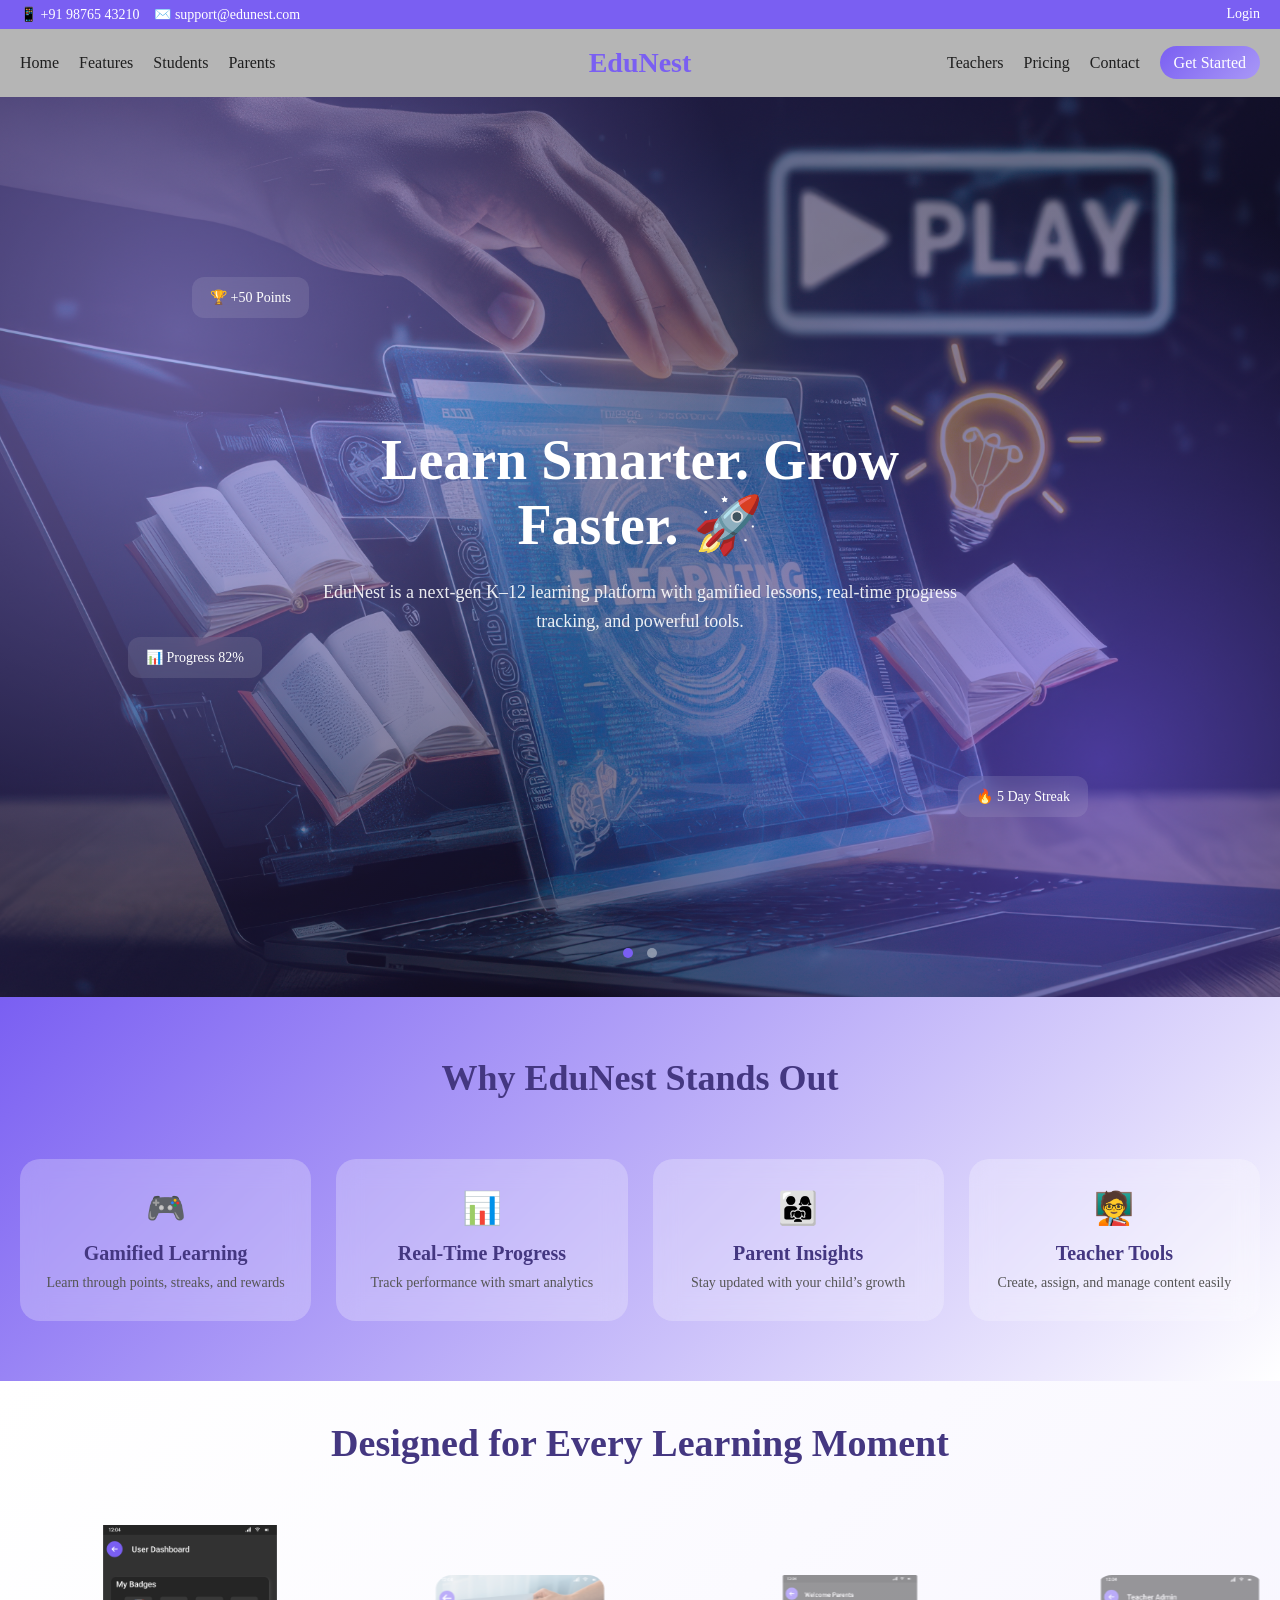
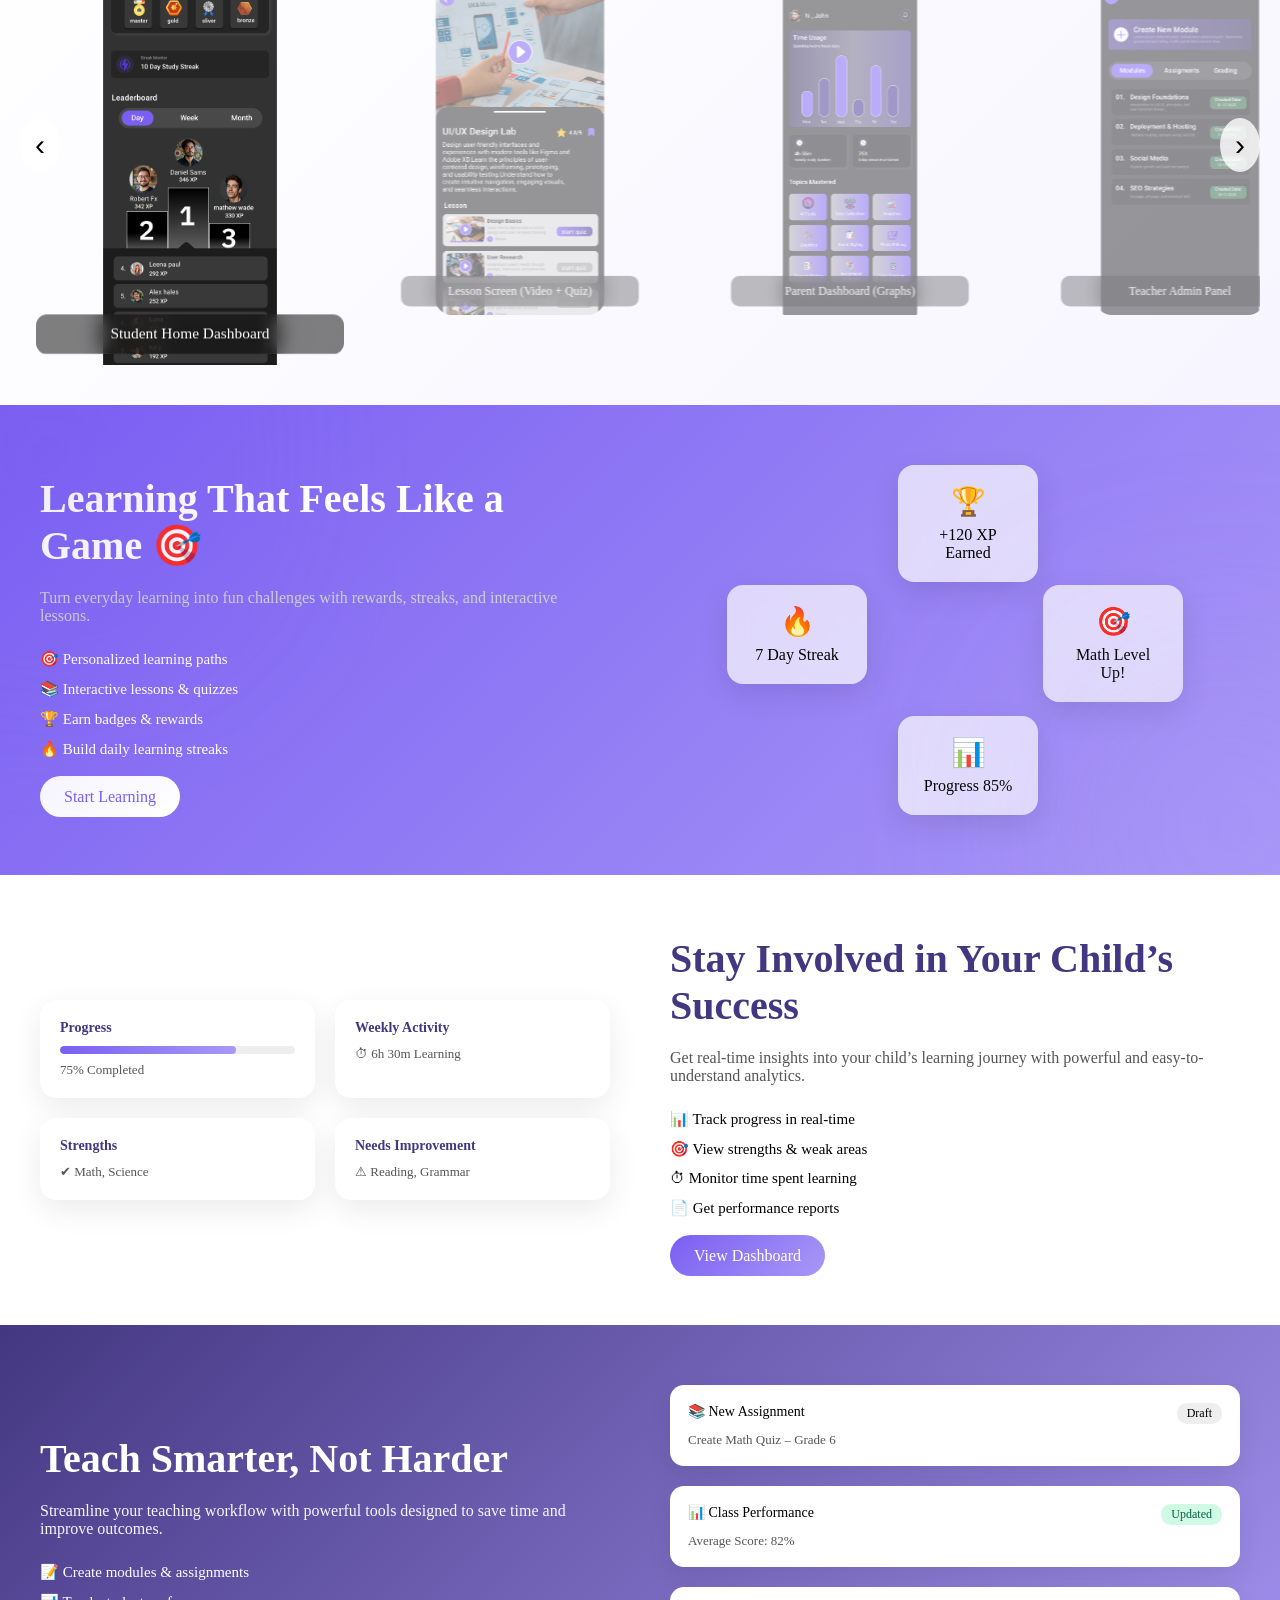
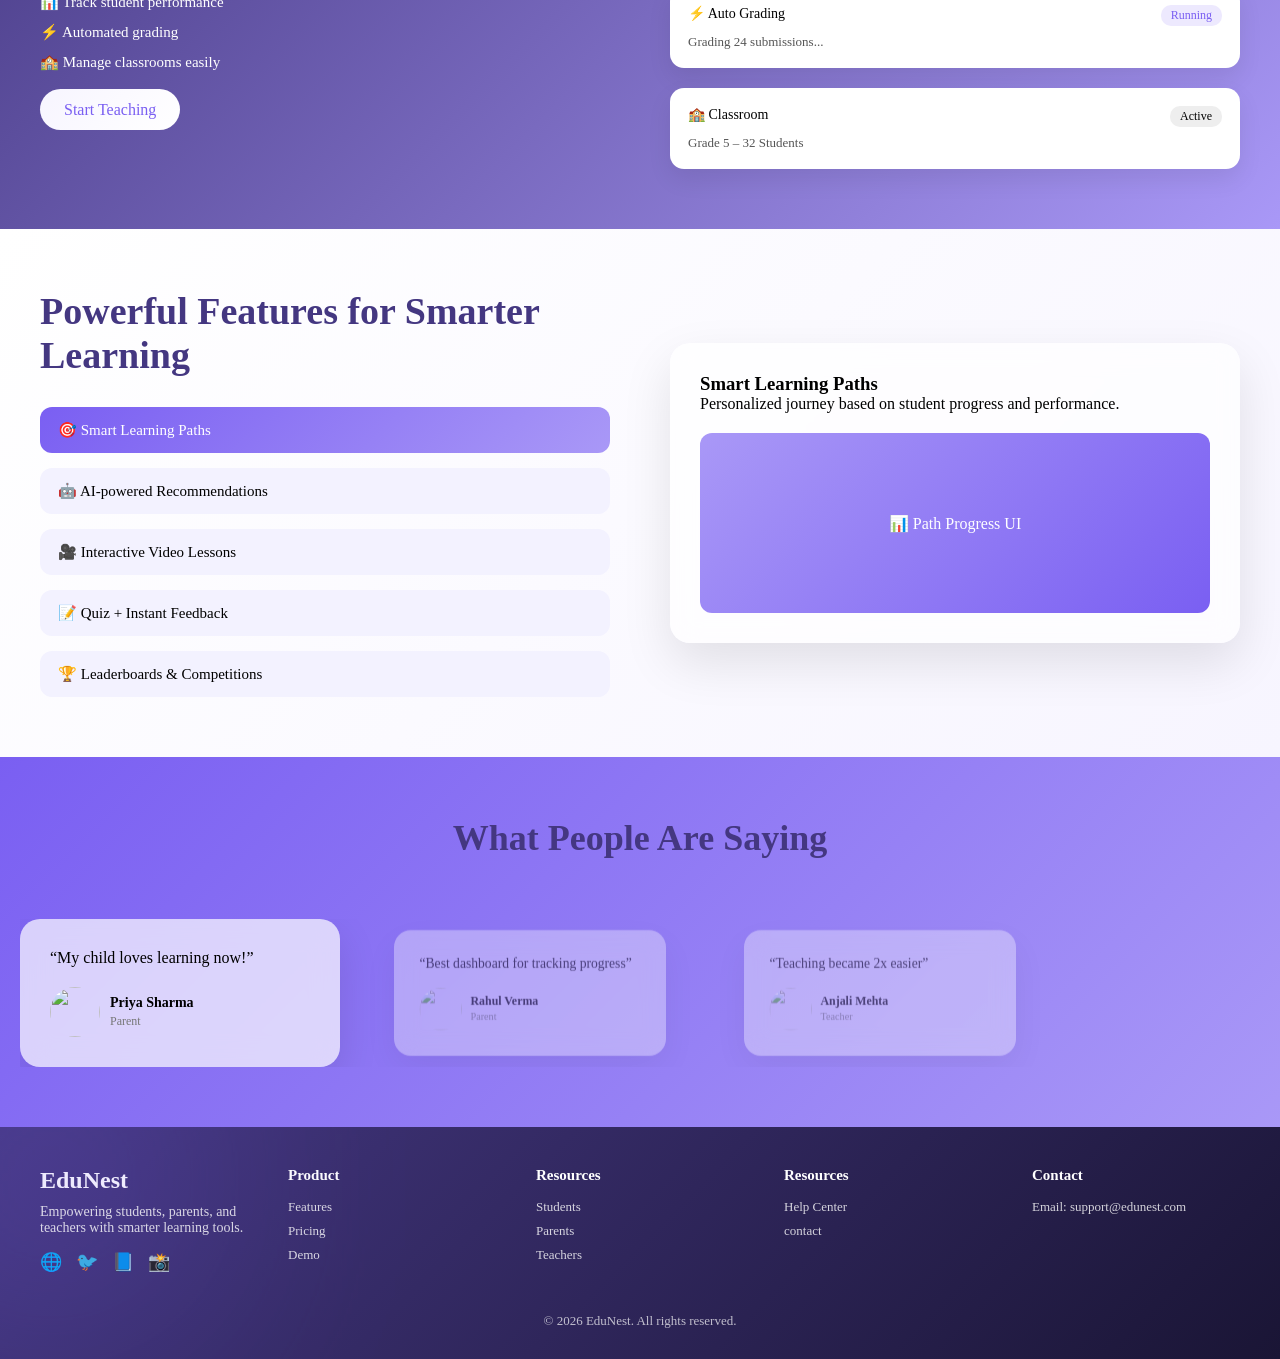
==== index.html @ 50274e10 "edunest completed" ====
<!DOCTYPE html>
<html lang="en">

<head>
    <meta charset="UTF-8">
    <meta name="viewport" content="width=device-width, initial-scale=1.0">
    <title>EduNest – Mobile Learning App for K–12</title>
    <link rel="stylesheet" href="assets/css/style.css">
    <!-- jQuery -->
    <script src="https://cdnjs.cloudflare.com/ajax/libs/jquery/3.6.0/jquery.min.js"></script>
</head>

<body>
    <!-- TOP BAR -->
    <div class="top-bar">
        <div class="top-left">
            <span>📱 +91 98765 43210</span>
            <span>✉️ support@edunest.com</span>
        </div>
        <div class="top-right">
            <a href="login.html">Login</a>
        </div>
    </div>

    <!-- MAIN HEADER -->
    <header class="header">
        <nav class="nav">

            <!-- LEFT MENU -->
            <ul class="nav-left">
                <li><a href="/">Home</a></li>
                <li><a href="#features">Features</a></li>
                <li><a href="#students">Students</a></li>
                <li><a href="#parents">Parents</a></li>
            </ul>

            <!-- LOGO CENTER -->
            <div class="logo"><a href="herf">EduNest</a></div>

            <!-- RIGHT MENU -->
            <ul class="nav-right">
                <li><a href="#teachers">Teachers</a></li>
                <li><a href="pricing.html">Pricing</a></li>
                <!-- <li><a href="#">About</a></li> -->
                <li><a href="contact.html">Contact</a></li>
                <li><a href="javascript:void(0)" class="btn-primary" onclick="openModal()">Get Started</a></li>
            </ul>

            <!-- MOBILE MENU ICON -->
            <div class="menu-toggle" id="menuToggle">☰</div>

        </nav>
    </header>
    <div class="mobile-menu" id="mobileMenu">
        <a href="/">Home</a>
        <a href="#features">Features</a>
        <a href="#students">Students</a>
        <a href="#parents">Parents</a>
        <a href="#teachers">Teachers</a>
        <a href="pricing.html">Pricing</a>
        <a href="contact.html">Contact</a>
        <a href="login.html">Login</a>
        <a href="#" class="btn-primary">Get Started</a>
    </div>
    <div class="hero-slider">

        <!-- SLIDE 1 -->
        <div class="hero-slide slide-1 active">
            <div class="hero-bg"></div>
            <div class="hero-content">
                <h1>Learn Smarter. Grow Faster. 🚀</h1>
                <p>
                    EduNest is a next-gen K–12 learning platform with gamified lessons,
                    real-time progress tracking, and powerful tools.
                </p>
            </div>

            <!-- FLOATING CARDS -->
            <div class="floating-cards">
                <div class="card card1">🏆 +50 Points</div>
                <div class="card card2">🔥 5 Day Streak</div>
                <div class="card card3">📊 Progress 82%</div>
            </div>
        </div>

        <!-- SLIDE 2 -->
        <div class="hero-slide slide-2">
            <div class="hero-bg"></div>

            <div class="hero-content">
                <h1>Make Learning Fun 🎮</h1>
                <p>
                    Earn badges, compete with friends, and stay motivated with gamified learning.
                </p>

                <div class="hero-buttons">
                    <a href="#features" class="btn-primary">Explore Features</a>
                    <a href="javascript:void(0)" class="btn-glass" onclick="openModal()">See Demo</a>
                </div>
            </div>
        </div>

        <!-- NAV DOTS -->
        <div class="hero-dots">
            <span class="dot active"></span>
            <span class="dot"></span>
        </div>
    </div>

    <!-- features -->
    <section class="highlights">
        <div class="container">

            <h2 class="section-title">Why EduNest Stands Out</h2>

            <div class="highlight-grid">

                <div class="highlight-card">
                    <div class="icon">🎮</div>
                    <h3>Gamified Learning</h3>
                    <p>Learn through points, streaks, and rewards</p>
                </div>

                <div class="highlight-card">
                    <div class="icon">📊</div>
                    <h3>Real-Time Progress</h3>
                    <p>Track performance with smart analytics</p>
                </div>

                <div class="highlight-card">
                    <div class="icon">👨‍👩‍👧</div>
                    <h3>Parent Insights</h3>
                    <p>Stay updated with your child’s growth</p>
                </div>

                <div class="highlight-card">
                    <div class="icon">🧑‍🏫</div>
                    <h3>Teacher Tools</h3>
                    <p>Create, assign, and manage content easily</p>
                </div>

            </div>

        </div>
    </section>

    <!-- showcase -->
    <section class="app-showcase">
        <h2>Designed for Every Learning Moment</h2>

        <div class="slider-container">

            <button class="nav-btn prev">‹</button>

            <div class="slider">
                <div class="slide active">
                    <img src="assets/images/student-dashboard.png" />
                    <div class="overlay">Student Home Dashboard</div>
                </div>

                <div class="slide">
                    <img src="assets/images/lesson-screen.png" />
                    <div class="overlay">Lesson Screen (Video + Quiz)</div>
                </div>

                <div class="slide">
                    <img src="assets/images/parent-dashboard.png" />
                    <div class="overlay">Parent Dashboard (Graphs)</div>
                </div>
                <div class="slide">
                    <img src="assets/images/Admin-screen.png" />
                    <div class="overlay">Teacher Admin Panel</div>
                </div>

                <div class="slide">
                    <img src="assets/images/persona.png" />
                    <div class="overlay">User Personas</div>
                </div>

                <div class="slide">
                    <img src="assets/images/outcome.png" />
                    <div class="overlay">Outcomes & Results</div>
                </div>
            </div>

            <button class="nav-btn next">›</button>

        </div>
    </section>

    <!-- for students -->
    <section class="students-section" id="students">

        <div class="students-container">

            <!-- LEFT CONTENT -->
            <div class="students-content">
                <h2>Learning That Feels Like a Game 🎯</h2>

                <p class="subtitle">
                    Turn everyday learning into fun challenges with rewards, streaks, and interactive lessons.
                </p>

                <ul class="features">
                    <li>🎯 Personalized learning paths</li>
                    <li>📚 Interactive lessons & quizzes</li>
                    <li>🏆 Earn badges & rewards</li>
                    <li>🔥 Build daily learning streaks</li>
                </ul>

                <a href="login.html" class="btn-primary">Start Learning</a>
            </div>

            <!-- RIGHT CARDS -->
            <div class="students-cards">

                <div class="game-card card1">
                    <span>🏆</span>
                    <p>+120 XP Earned</p>
                </div>

                <div class="game-card card2">
                    <span>🔥</span>
                    <p>7 Day Streak</p>
                </div>

                <div class="game-card card3">
                    <span>🎯</span>
                    <p>Math Level Up!</p>
                </div>

                <div class="game-card card4">
                    <span>📊</span>
                    <p>Progress 85%</p>
                </div>

            </div>

        </div>

    </section>

    <!-- parents -->
    <section class="parents-section" id="parents">

        <div class="parents-container">

            <!-- LEFT: DASHBOARD UI -->
            <div class="parents-dashboard">

                <div class="dashboard-card progress">
                    <h4>Progress</h4>
                    <div class="progress-bar">
                        <span style="width: 75%"></span>
                    </div>
                    <p>75% Completed</p>
                </div>

                <div class="dashboard-card stats">
                    <h4>Weekly Activity</h4>
                    <p>⏱ 6h 30m Learning</p>
                </div>

                <div class="dashboard-card strengths">
                    <h4>Strengths</h4>
                    <p>✔ Math, Science</p>
                </div>

                <div class="dashboard-card weaknesses">
                    <h4>Needs Improvement</h4>
                    <p>⚠ Reading, Grammar</p>
                </div>

            </div>

            <!-- RIGHT: CONTENT -->
            <div class="parents-content">
                <h2>Stay Involved in Your Child’s Success</h2>

                <p class="subtitle">
                    Get real-time insights into your child’s learning journey with powerful and easy-to-understand
                    analytics.
                </p>

                <ul class="features">
                    <li>📊 Track progress in real-time</li>
                    <li>🎯 View strengths & weak areas</li>
                    <li>⏱ Monitor time spent learning</li>
                    <li>📄 Get performance reports</li>
                </ul>

                <a href="login.html" class="btn-primary">View Dashboard</a>
            </div>

        </div>

    </section>

    <!-- Teacher -->
    <section class="teachers-section" id="teachers">

        <div class="teachers-container">

            <!-- LEFT CONTENT -->
            <div class="teachers-content">
                <h2>Teach Smarter, Not Harder</h2>

                <p class="subtitle">
                    Streamline your teaching workflow with powerful tools designed to save time and improve outcomes.
                </p>

                <ul class="features">
                    <li>📝 Create modules & assignments</li>
                    <li>📊 Track student performance</li>
                    <li>⚡ Automated grading</li>
                    <li>🏫 Manage classrooms easily</li>
                </ul>

                <a href="login.html" class="btn-primary">Start Teaching</a>
            </div>

            <!-- RIGHT WORKFLOW UI -->
            <div class="teachers-ui">

                <div class="task-card">
                    <div class="task-header">
                        <span>📚 New Assignment</span>
                        <span class="status">Draft</span>
                    </div>
                    <p>Create Math Quiz – Grade 6</p>
                </div>

                <div class="task-card">
                    <div class="task-header">
                        <span>📊 Class Performance</span>
                        <span class="status done">Updated</span>
                    </div>
                    <p>Average Score: 82%</p>
                </div>

                <div class="task-card">
                    <div class="task-header">
                        <span>⚡ Auto Grading</span>
                        <span class="status active">Running</span>
                    </div>
                    <p>Grading 24 submissions...</p>
                </div>

                <div class="task-card">
                    <div class="task-header">
                        <span>🏫 Classroom</span>
                        <span class="status">Active</span>
                    </div>
                    <p>Grade 5 – 32 Students</p>
                </div>

            </div>

        </div>

    </section>

    <!-- powerful features -->
    <section class="features-deep" id="features">

        <div class="fd-container">

            <!-- LEFT SIDE -->
            <div class="fd-left">

                <h2>Powerful Features for Smarter Learning</h2>

                <div class="fd-tabs">

                    <div class="fd-tab active" data-tab="1">
                        🎯 Smart Learning Paths
                    </div>

                    <div class="fd-tab" data-tab="2">
                        🤖 AI-powered Recommendations
                    </div>

                    <div class="fd-tab" data-tab="3">
                        🎥 Interactive Video Lessons
                    </div>

                    <div class="fd-tab" data-tab="4">
                        📝 Quiz + Instant Feedback
                    </div>

                    <div class="fd-tab" data-tab="5">
                        🏆 Leaderboards & Competitions
                    </div>

                </div>

            </div>

            <!-- RIGHT SIDE -->
            <div class="fd-right">

                <div class="fd-content active" data-content="1">
                    <h3>Smart Learning Paths</h3>
                    <p>Personalized journey based on student progress and performance.</p>
                    <div class="mockup">📊 Path Progress UI</div>
                </div>

                <div class="fd-content" data-content="2">
                    <h3>AI-powered Recommendations</h3>
                    <p>Get smart suggestions to improve learning outcomes.</p>
                    <div class="mockup">🤖 AI Suggestion Panel</div>
                </div>

                <div class="fd-content" data-content="3">
                    <h3>Interactive Video Lessons</h3>
                    <p>Watch, learn, and interact in real-time.</p>
                    <div class="mockup">🎥 Video Player UI</div>
                </div>

                <div class="fd-content" data-content="4">
                    <h3>Quiz + Instant Feedback</h3>
                    <p>Immediate results with explanations.</p>
                    <div class="mockup">📝 Quiz Result UI</div>
                </div>

                <div class="fd-content" data-content="5">
                    <h3>Leaderboards & Competitions</h3>
                    <p>Compete and stay motivated.</p>
                    <div class="mockup">🏆 Leaderboard UI</div>
                </div>

            </div>

        </div>

    </section>

    <section class="testimonials">

        <h2>What People Are Saying</h2>

        <div class="testi-slider">

            <div class="testi-track">

                <div class="testi-card active">
                    <p>“My child loves learning now!”</p>
                    <div class="user">
                        <img src="https://i.pravatar.cc/60?img=1">
                        <div>
                            <h4>Priya Sharma</h4>
                            <span>Parent</span>
                        </div>
                    </div>
                </div>

                <div class="testi-card">
                    <p>“Best dashboard for tracking progress”</p>
                    <div class="user">
                        <img src="https://i.pravatar.cc/60?img=2">
                        <div>
                            <h4>Rahul Verma</h4>
                            <span>Parent</span>
                        </div>
                    </div>
                </div>

                <div class="testi-card">
                    <p>“Teaching became 2x easier”</p>
                    <div class="user">
                        <img src="https://i.pravatar.cc/60?img=3">
                        <div>
                            <h4>Anjali Mehta</h4>
                            <span>Teacher</span>
                        </div>
                    </div>
                </div>

            </div>

        </div>

    </section>

    <footer class="footer">

        <div class="footer-container">

            <!-- BRAND -->
            <div class="footer-col brand">
                <h3>EduNest</h3>
                <p>
                    Empowering students, parents, and teachers with smarter learning tools.
                </p>

                <div class="socials">
                    <a href="#">🌐</a>
                    <a href="#">🐦</a>
                    <a href="#">📘</a>
                    <a href="#">📸</a>
                </div>
            </div>

            <!-- EDU NEST -->

            <!-- PRODUCT -->
            <div class="footer-col">
                <h4>Product</h4>
                <ul>
                    <li><a href="#features">Features</a></li>
                    <li><a href="#">Pricing</a></li>
                    <li><a href="contact.html">Demo</a></li>
                </ul>
            </div>

            <!-- RESOURCES -->
            <div class="footer-col">
                <h4>Resources</h4>
                <ul>
                    <li><a href="#students">Students</a></li>
                    <li><a href="#parents">Parents</a></li>
                    <li><a href="#teachers">Teachers</a></li>
                    <!-- <li><a href="#">FAQs</a></li> -->
                </ul>
            </div>


            <!-- LEGAL -->
            <div class="footer-col">
                <h4>Resources</h4>
                <ul>
                    <li><a href="contact.html">Help Center</a></li>
                    <li><a href="contact.html">contact</a></li>
                    <!-- <li><a href="#">FAQs</a></li> -->
                </ul>
            </div>

            <!-- CONTACT -->
            <div class="footer-col">
                <h4>Contact</h4>
                <ul>
                    <li>Email: support@edunest.com</li>
                </ul>
            </div>

        </div>

        <!-- BOTTOM -->
        <div class="footer-bottom">
            © 2026 EduNest. All rights reserved.
        </div>

    </footer>
    <div class="modal" id="demoModal">

        <div class="modal-content" id="modalBox">

            <span class="close" onclick="closeModal()">&times;</span>

            <h2>Request a Demo</h2>

            <form id="demoForm">

                <input type="text" id="name" placeholder="Full Name" required>
                <input type="email" id="email" placeholder="Email Address" required>
                <input type="text" placeholder="Farm Size / Location">

                <p class="" id="formError"></p>

                <button type="submit">Submit Request</button>

            </form>

        </div>

    </div>
    <script src="https://cdnjs.cloudflare.com/ajax/libs/OwlCarousel2/2.3.4/owl.carousel.min.js"></script>
    <script src="https://cdn.jsdelivr.net/npm/chart.js"></script>
    <script src="assets/js/script.js"></script>
    <script>

        const toggle = document.getElementById("menuToggle");
        const navLinks = document.getElementById("mobileMenu");

        // Toggle mobile menu
        toggle.addEventListener("click", () => {
            navLinks.classList.toggle("active");
        });

        const slides = document.querySelectorAll(".hero-slide");
        const dots = document.querySelectorAll(".dot");

        let current = 0;

        function showSlide(i) {
            slides.forEach(s => s.classList.remove("active"));
            dots.forEach(d => d.classList.remove("active"));

            slides[i].classList.add("active");
            dots[i].classList.add("active");
        }

        setInterval(() => {
            current = (current + 1) % slides.length;
            showSlide(current);
        }, 5000);

        dots.forEach((dot, i) => {
            dot.addEventListener("click", () => {
                current = i;
                showSlide(current);
            });
        });
        const slider = document.querySelector(".slider");
        const slidesapp = document.querySelectorAll(".slide");
        const nextBtn = document.querySelector(".next");
        const prevBtn = document.querySelector(".prev");

        let index = 0;

        /* UPDATE ACTIVE CENTER */
        function updateActive() {
            slidesapp.forEach(slide => slide.classList.remove("active"));

            const center = slider.scrollLeft + slider.offsetWidth / 2;

            slidesapp.forEach(slide => {
                const slideCenter = slide.offsetLeft + slide.offsetWidth / 2;

                if (Math.abs(center - slideCenter) < 150) {
                    slide.classList.add("active");
                }
            });
        }

        /* AUTO SCROLL */
        setInterval(() => {
            index = (index + 1) % slidesapp.length;
            slider.scrollTo({
                left: slides[index].offsetLeft - 100,
                behavior: "smooth"
            });
        }, 4000);

        /* BUTTONS */
        nextBtn.onclick = () => {
            slider.scrollBy({ left: 320, behavior: "smooth" });
        };

        prevBtn.onclick = () => {
            slider.scrollBy({ left: -320, behavior: "smooth" });
        };

        slider.addEventListener("scroll", updateActive);
        window.addEventListener("load", updateActive);

        document.addEventListener("DOMContentLoaded", function () {

            const tabs = document.querySelectorAll(".fd-tab");
            const contents = document.querySelectorAll(".fd-content");

            tabs.forEach(tab => {
                tab.addEventListener("click", function () {

                    const id = this.getAttribute("data-tab");

                    // remove active
                    tabs.forEach(t => t.classList.remove("active"));
                    contents.forEach(c => c.classList.remove("active"));

                    // add active to clicked
                    this.classList.add("active");

                    // match content
                    const activeContent = document.querySelector(
                        `.fd-content[data-content="${id}"]`
                    );

                    if (activeContent) {
                        activeContent.classList.add("active");
                    }

                });
            });

            const track = document.querySelector(".testi-track");
            const cards = document.querySelectorAll(".testi-card");

            let index = 0;

            function updateSlider() {
                track.style.transform = `translateX(-${index * 350}px)`;

                cards.forEach(c => c.classList.remove("active"));
                if (cards[index]) {
                    cards[index].classList.add("active");
                }
            }

            setInterval(() => {
                index = (index + 1) % cards.length;
                updateSlider();
            }, 4000);
            document.querySelectorAll('a[href^="#"]').forEach(anchor => {
                anchor.addEventListener("click", function (e) {
                    e.preventDefault();

                    const target = document.querySelector(this.getAttribute("href"));
                    const offset = 100; // header height

                    const bodyRect = document.body.getBoundingClientRect().top;
                    const elementRect = target.getBoundingClientRect().top;
                    const elementPosition = elementRect - bodyRect;
                    const offsetPosition = elementPosition - offset;

                    window.scrollTo({
                        top: offsetPosition,
                        behavior: "smooth"
                    });
                });
            });

        });


    </script>

</body>

</html>
---- assets/css/style.css ----
/* Reset */
:root {
    --primary: #7A5FF2;
    --secondary: #443781;
    --light: #A998F7;
}

/* RESET */
* {
    margin: 0;
    padding: 0;
    box-sizing: border-box;
}

/* =========================
   TOP BAR
========================= */
.top-bar {
    display: flex;
    justify-content: space-between;
    padding: 6px 20px;
    font-size: 14px;
    color: #ffffff;
    background: var(--primary);
}

.top-left {
    display: flex;
    gap: 15px;
}

.top-right a {
    color: #ffffff;
    text-decoration: none;
}

/* =========================
   HEADER
========================= */
.header {
    position: sticky;
    top: 0;
    padding: 10px 0;
    z-index: 1000;
    background: rgba(163, 163, 163, 0.8);
    backdrop-filter: blur(10px);
}

/* NAV */
.nav {
    display: flex;
    align-items: center;
    justify-content: space-between;
    padding: 15px 20px;
    position: relative;

}

/* MENUS */
.nav-left,
.nav-right {
    display: flex;
    gap: 20px;
    list-style: none;
}

.nav a {
    color: #1f1f1f;
    text-decoration: none;
    font-size: 16px;
    transition: 0.3s;
}

.nav a:hover {
    color: var(--light);
}

/* LOGO CENTER */
nav .logo {
    position: absolute;
    left: 50%;
    transform: translateX(-50%);
}

nav .logo a {
    font-size: 28px;
    font-weight: bold;
    color: var(--primary);
    text-decoration: none;
}

/* BUTTON */
nav .btn-primary {
    padding: 8px 14px;
    border-radius: 20px;
    color: #ffffff;
    background: linear-gradient(135deg, var(--primary), var(--light));
}

/* MENU TOGGLE */
.menu-toggle {
    display: none;
    font-size: 24px;
    cursor: pointer;
    color: #fff;
}

/* =========================
   MOBILE MENU
========================= */
.mobile-menu {
    position: fixed;
    top: 0;
    right: -100%;
    width: 260px;
    height: 100%;
    background: #050b18;
    display: flex;
    flex-direction: column;
    padding: 30px 20px;
    gap: 15px;
    transition: 0.3s;
    z-index: 1111;
}

.mobile-menu a {
    color: #fff;
    text-decoration: none;
    font-size: 16px;
}

.mobile-menu.active {
    right: 0;
}

/* =========================
   TABLET (≤992px)
========================= */
@media (max-width: 992px) {

    .nav-left,
    .nav-right {
        display: none;
    }

    .menu-toggle {
        display: block;
    }

}

/* =========================
   MOBILE (≤576px)
========================= */
@media (max-width: 576px) {

    .top-bar {
        flex-direction: column;
        align-items: center;
        gap: 5px;
    }

    .top-left {
        flex-direction: column;
        align-items: center;
    }

}

/* hero banner */
.hero-slider {
    position: relative;
    height: 100vh;
    overflow: hidden;
}

/* SLIDE */
.hero-slide {
    position: absolute;
    width: 100%;
    height: 100%;
    opacity: 0;
    transition: 1s ease;
}

.hero-slide.active {
    opacity: 1;
}

/* BACKGROUND (GRADIENT + GLOW) */
.slide-1 .hero-bg {
    position: absolute;
    width: 100%;
    height: 100%;
    background: url(../images/banner2.jpg) no-repeat center center/cover;
    /* filter: blur(10px); */
    transform: scale(1.2);
}

.slide-1 .hero-bg::before {
    position: absolute;
    content: "";
    background:
        radial-gradient(circle at 20% 30%, var(--light), transparent 40%),
        radial-gradient(circle at 80% 70%, var(--primary), transparent 40%),
        linear-gradient(135deg, var(--secondary), #000);
    width: 100%;
    height: 100%;
    opacity: .6;
}

.slide-2 .hero-bg {
    position: absolute;
    width: 100%;
    height: 100%;
    background: url(../images/banner1.jpg) no-repeat center center/cover;
    /* filter: blur(10px); */
    transform: scale(1.2);
}

/* CONTENT CENTER */
.hero-content {
    position: relative;
    z-index: 2;
    text-align: center;
    color: #fff;
    top: 50%;
    transform: translateY(-50%);
    max-width: 700px;
    margin: auto;
    padding: 20px;
}

.hero-content h1 {
    font-size: 56px;
    font-weight: 700;
    margin-bottom: 20px;
}

.hero-content p {
    font-size: 18px;
    line-height: 1.6;
    opacity: 0.9;
    margin-bottom: 30px;
}

/* BUTTONS */
.hero-buttons a {
    margin: 0 10px;
}

.btn-primary {
    background: linear-gradient(135deg, var(--primary), var(--light));
    padding: 14px 26px;
    border-radius: 30px;
    color: #fff;
    text-decoration: none;
    font-weight: 500;
}

.btn-glass {
    border: 1px solid rgba(255, 255, 255, 0.4);
    padding: 14px 26px;
    border-radius: 30px;
    color: #fff;
    text-decoration: none;
    backdrop-filter: blur(10px);
}

/* FLOATING CARDS */
.floating-cards .card {
    position: absolute;
    background: rgba(255, 255, 255, 0.1);
    backdrop-filter: blur(12px);
    padding: 12px 18px;
    border-radius: 12px;
    color: #fff;
    font-size: 14px;
    animation: float 6s infinite ease-in-out;
}

/* CARD POSITIONS */
.floating-cards .card1 {
    top: 20% !important;
    left: 15% !important;
}

.floating-cards .card2 {
    bottom: 20% !important;
    right: 15% !important;
}

.floating-cards .card3 {
    top: 60%;
    left: 10%;
}

/* FLOAT ANIMATION */
@keyframes float {

    0%,
    100% {
        transform: translateY(0);
    }

    50% {
        transform: translateY(-20px);
    }
}

/* DOTS */
.hero-dots {
    position: absolute;
    bottom: 30px;
    width: 100%;
    text-align: center;
}

.dot {
    height: 10px;
    width: 10px;
    margin: 5px;
    background: #fff;
    display: inline-block;
    border-radius: 50%;
    opacity: 0.4;
}

.dot.active {
    opacity: 1;
    background: var(--primary);
}

/* RESPONSIVE */
@media (max-width: 768px) {
    .hero-content h1 {
        font-size: 34px;
    }

    .hero-content p {
        font-size: 14px;
    }

    .floating-cards {
        display: none;
    }
}

/* features */
.highlights {
    padding: 60px 20px;
    background: linear-gradient(135deg, var(--primary), #ffffff);
    text-align: center;
}

.highlights .section-title {
    font-size: 36px;
    margin-bottom: 60px;
    color: var(--secondary);
}

/* GRID */
.highlight-grid {
    display: grid;
    grid-template-columns: repeat(4, 1fr);
    gap: 25px;
}

/* CARD */
.highlight-card {
    position: relative;
    padding: 30px 20px;
    border-radius: 20px;
    background: rgba(255, 255, 255, 0.251);
    backdrop-filter: blur(12px);
    transition: 0.4s;
    overflow: hidden;
}

/* GLOW EFFECT */
.highlight-card::before {
    content: "";
    position: absolute;
    inset: 0;
    background: linear-gradient(135deg, var(--primary), var(--light));
    opacity: 0;
    transition: 0.4s;
    z-index: 0;
}

.highlight-card:hover::before {
    opacity: 0.1;
}

/* CONTENT */
.highlight-card * {
    position: relative;
    z-index: 2;
}

.icon {
    font-size: 32px;
    margin-bottom: 15px;
}

.highlight-card h3 {
    font-size: 20px;
    margin-bottom: 10px;
    color: var(--secondary);
}

.highlight-card p {
    font-size: 14px;
    color: #555;
}

/* HOVER EFFECT */
.highlight-card:hover {
    transform: translateY(-10px) scale(1.02);
    box-shadow: 0 15px 40px rgba(122, 95, 242, 0.2);
}

/* RESPONSIVE */
@media (max-width: 992px) {
    .highlight-grid {
        grid-template-columns: repeat(2, 1fr);
    }
}

@media (max-width: 576px) {
    .highlight-grid {
        grid-template-columns: 1fr;
    }
}

/* showcase */
/* SECTION */
.app-showcase {
    padding: 40px 20px;
    text-align: center;
    background: linear-gradient(135deg, #ffffff, #f7f5ff);
}

.app-showcase h2 {
    font-size: 38px;
    margin-bottom: 60px;
    color: var(--secondary);
}

/* CONTAINER */
.slider-container {
    position: relative;
    display: flex;
    align-items: center;
}

/* SLIDER */
.slider {
    display: flex;
    gap: 30px;
    overflow-x: auto;
    scroll-behavior: smooth;
    padding: 20px;
}

/* HIDE SCROLLBAR */
.slider::-webkit-scrollbar {
    display: none;
}

/* SLIDE */
.slide {
    min-width: 300px;
    position: relative;
    border-radius: 20px;
    overflow: hidden;
    transform: scale(0.85);
    opacity: 0.5;
    transition: 0.4s;
}

/* IMAGE */
.slide img {
    width: 200px;
    height: 400px;
    margin: 0 auto;
    object-fit: contain;
    display: block;
    border-radius: 20px;
}

/* OVERLAY */
.overlay {
    position: absolute;
    bottom: 10px;
    left: 10px;
    right: 10px;
    padding: 10px 15px;
    border-radius: 10px;
    background: rgba(0, 0, 0, 0.5);
    color: #fff;
    font-size: 14px;
    backdrop-filter: blur(10px);
}

/* ACTIVE CENTER */
.slide.active {
    transform: scale(1.1);
    opacity: 1;
}

/* NAV BUTTONS */
.nav-btn {
    position: absolute;
    background: rgba(255, 255, 255, 0.8);
    border: none;
    font-size: 30px;
    padding: 10px 15px;
    cursor: pointer;
    border-radius: 50%;
    z-index: 5;
}

.prev {
    left: 0;
}

.next {
    right: 0;
}

/* RESPONSIVE */
@media (max-width: 768px) {
    .slide {
        min-width: 240px;
    }

    .nav-btn {
        display: none;
    }
}

/* students */


/* SECTION */
.students-section {
    padding: 60px 20px;
    background: linear-gradient(135deg, var(--primary), var(--light));
    position: relative;
    overflow: hidden;
}

/* CONTAINER */
.students-container {
    display: flex;
    align-items: center;
    justify-content: space-between;
    gap: 60px;
    max-width: 1200px;
    margin: auto;
}

/* LEFT CONTENT */
.students-content {
    flex: 1;
}

.students-content h2 {
    font-size: 40px;
    color: #ffffff;
    margin-bottom: 20px;
}

.students-section .subtitle {
    font-size: 16px;
    margin-bottom: 25px;
    color: #cfcfcf;
}

/* FEATURES */
.students-section .features {
    list-style: none;
    margin-bottom: 30px;
}

.students-section .features li {
    margin-bottom: 12px;
    font-size: 15px;
    color: #ffffff;
}

/* BUTTON */
.students-content .btn-primary {
    background: linear-gradient(135deg, #f7f5ff, #ffffff);
    padding: 12px 24px;
    border-radius: 30px;
    color: var(--primary) !important;
    text-decoration: none;
}

/* RIGHT CARDS */
.students-cards {
    flex: 1;
    position: relative;
    height: 350px;
}

/* CARD STYLE */
.game-card {
    position: absolute;
    background: rgba(255, 255, 255, 0.7);
    backdrop-filter: blur(12px);
    padding: 20px;
    border-radius: 16px;
    box-shadow: 0 10px 30px rgba(0, 0, 0, 0.1);
    text-align: center;
    width: 140px;
    transition: 0.3s;
}

/* CARD ICON */
.game-card span {
    font-size: 28px;
    display: block;
    margin-bottom: 8px;
}

/* FLOAT ANIMATION */
@keyframes float {

    0%,
    100% {
        transform: translateY(0);
    }

    50% {
        transform: translateY(-15px);
    }
}

/* POSITIONING */
.students-cards .card1 {
    top: 0;
    left: 40%;
    animation: float 5s infinite;
}

.students-cards .card2 {
    top: 120px;
    left: 10%;
    animation: float 6s infinite;
}

.students-cards .card3 {
    top: 120px;
    right: 10%;
    animation: float 4s infinite;
}

.students-cards .card4 {
    bottom: 0;
    left: 40%;
    animation: float 7s infinite;
}

/* HOVER */
.game-card:hover {
    transform: scale(1.1);
}

/* BACKGROUND GLOW */
.students-section::before {
    content: "";
    position: absolute;
    width: 300px;
    height: 300px;
    background: var(--primary);
    opacity: 0.15;
    filter: blur(120px);
    top: -100px;
    left: -100px;
}

.students-section::after {
    content: "";
    position: absolute;
    width: 300px;
    height: 300px;
    background: var(--light);
    opacity: 0.2;
    filter: blur(120px);
    bottom: -100px;
    right: -100px;
}

/* RESPONSIVE */
@media (max-width: 992px) {
    .students-container {
        flex-direction: column;
        text-align: center;
    }

    .students-cards {
        height: 300px;
    }
    .game-card{
        display: none;
    }
}

/* parents */
/* SECTION */
.parents-section {
    padding: 60px 20px;
    background: #ffffff;
}

/* CONTAINER */
.parents-container {
    max-width: 1200px;
    margin: auto;
    display: flex;
    align-items: center;
    gap: 60px;
}

/* DASHBOARD */
.parents-dashboard {
    flex: 1;
    display: grid;
    grid-template-columns: repeat(2, 1fr);
    gap: 20px;
}

/* CARD */
.dashboard-card {
    background: #fff;
    border-radius: 16px;
    padding: 20px;
    box-shadow: 0 10px 30px rgba(0, 0, 0, 0.08);
    transition: 0.3s;
}

.dashboard-card:hover {
    transform: translateY(-5px);
}

/* HEADINGS */
.dashboard-card h4 {
    font-size: 14px;
    margin-bottom: 10px;
    color: var(--secondary);
}

/* PROGRESS BAR */
.progress-bar {
    background: #eee;
    height: 8px;
    border-radius: 10px;
    overflow: hidden;
    margin-bottom: 8px;
}

.progress-bar span {
    display: block;
    height: 100%;
    background: linear-gradient(90deg, var(--primary), var(--light));
    border-radius: 10px;
}

/* TEXT */
.dashboard-card p {
    font-size: 13px;
    color: #555;
}

/* RIGHT CONTENT */
.parents-content {
    flex: 1;
}

.parents-content h2 {
    font-size: 40px;
    color: var(--secondary);
    margin-bottom: 20px;
}

.parents-content .subtitle {
    font-size: 16px;
    margin-bottom: 25px;
    color: #555;
}

/* FEATURES */
.parents-content .features {
    list-style: none;
    margin-bottom: 30px;
}

.parents-content .features li {
    margin-bottom: 12px;
    font-size: 15px;
}

/* BUTTON */
.btn-primary {
    background: linear-gradient(135deg, var(--primary), var(--light));
    padding: 12px 24px;
    border-radius: 30px;
    color: #fff;
    text-decoration: none;
}

/* RESPONSIVE */
@media (max-width: 992px) {
    .parents-container {
        flex-direction: column;
        text-align: center;
    }

    .parents-dashboard {
        grid-template-columns: 1fr;
    }
}

/* teacher */
/* SECTION */
.teachers-section {
    padding: 60px 20px;
    background: linear-gradient(135deg, var(--secondary), var(--light));
}

/* CONTAINER */
.teachers-container {
    max-width: 1200px;
    margin: auto;
    display: flex;
    align-items: center;
    gap: 60px;
}

/* LEFT CONTENT */
.teachers-content {
    flex: 1;
}

.teachers-content h2 {
    font-size: 40px;
    color: #ffffff;
    margin-bottom: 20px;
}

.teachers-content .subtitle {
    font-size: 16px;
    margin-bottom: 25px;
    color: #f7f5ff;
}

/* FEATURES */
.teachers-content .features {
    list-style: none;
    margin-bottom: 30px;
}

.teachers-content .features li {
    margin-bottom: 12px;
    font-size: 15px;
    color: #ffffff;
}

/* BUTTON */
.teachers-section .btn-primary {
    background: linear-gradient(135deg, #f7f5ff, #ffffff);
    padding: 12px 24px;
    border-radius: 30px;
    color: var(--primary) !important;
    text-decoration: none;
}

/* RIGHT UI */
.teachers-ui {
    flex: 1;
    display: flex;
    flex-direction: column;
    gap: 20px;
}

/* TASK CARD */
.task-card {
    background: #fff;
    border-radius: 14px;
    padding: 18px;
    box-shadow: 0 10px 25px rgba(0, 0, 0, 0.08);
    transition: 0.3s;
}

.task-card:hover {
    transform: translateY(-5px);
}

/* HEADER */
.task-header {
    display: flex;
    justify-content: space-between;
    font-size: 14px;
    margin-bottom: 8px;
}

/* STATUS BADGE */
.status {
    background: #eee;
    padding: 3px 10px;
    border-radius: 10px;
    font-size: 12px;
}

.status.done {
    background: #d1fae5;
    color: #065f46;
}

.status.active {
    background: #ede9fe;
    color: var(--primary);
}

/* TEXT */
.task-card p {
    font-size: 13px;
    color: #555;
}

/* RESPONSIVE */
@media (max-width: 992px) {
    .teachers-container {
        flex-direction: column;
        text-align: center;
    }
}

/* powerful features */

/* SECTION */
.features-deep {
    padding: 60px 20px;
    background: linear-gradient(135deg, #ffffff, #f7f5ff);
}

/* CONTAINER */
.fd-container {
    max-width: 1200px;
    margin: auto;
    display: flex;
    gap: 60px;
    align-items: center;
}

/* LEFT */
.fd-left {
    flex: 1;
}

.fd-left h2 {
    font-size: 38px;
    margin-bottom: 30px;
    color: var(--secondary);
}

/* TABS */
.fd-tabs {
    display: flex;
    flex-direction: column;
    gap: 15px;
}

.fd-tab {
    padding: 14px 18px;
    border-radius: 12px;
    background: #f3f2ff;
    cursor: pointer;
    transition: 0.3s;
    font-size: 15px;
}

.fd-tab:hover {
    background: #e8e6ff;
}

.fd-tab.active {
    background: linear-gradient(135deg, var(--primary), var(--light));
    color: #fff;
}

/* RIGHT */
.fd-right {
    flex: 1;
    position: relative;
}

/* CONTENT */
.fd-content {
    display: none;
    background: rgba(255, 255, 255, 0.7);
    backdrop-filter: blur(14px);
    border-radius: 20px;
    padding: 30px;
    box-shadow: 0 20px 50px rgba(0, 0, 0, 0.1);
}

.fd-content.active {
    display: block;
}

/* MOCKUP */
.mockup {
    margin-top: 20px;
    height: 180px;
    border-radius: 12px;
    background: linear-gradient(135deg, var(--light), var(--primary));
    display: flex;
    align-items: center;
    justify-content: center;
    color: #fff;
}

/* RESPONSIVE */
@media (max-width: 992px) {
    .fd-container {
        flex-direction: column;
    }
}


/* SECTION */
.testimonials {
    padding: 60px 20px;
    text-align: center;
    background: linear-gradient(135deg, var(--primary), var(--light));
}

.testimonials h2 {
    font-size: 36px;
    margin-bottom: 60px;
    color: var(--secondary);
}

/* SLIDER */
.testi-slider {
    overflow: hidden;
}

.testi-track {
    display: flex;
    gap: 30px;
    transition: 0.5s;
}

/* CARD */
.testi-card {
    min-width: 320px;
    padding: 30px;
    border-radius: 20px;
    background: rgba(255, 255, 255, 0.7);
    backdrop-filter: blur(14px);
    box-shadow: 0 15px 40px rgba(0, 0, 0, 0.1);
    text-align: left;
    transform: scale(0.85);
    opacity: 0.5;
    transition: 0.4s;
}

/* ACTIVE CENTER */
.testi-card.active {
    transform: scale(1);
    opacity: 1;
}

/* TEXT */
.testi-card p {
    font-size: 16px;
    margin-bottom: 20px;
}

/* USER */
.user {
    display: flex;
    align-items: center;
    gap: 10px;
}

.user img {
    width: 50px;
    height: 50px;
    border-radius: 50%;
}

.user h4 {
    font-size: 14px;
    margin: 0;
}

.user span {
    font-size: 12px;
    color: #777;
}

/* RESPONSIVE */
@media (max-width: 768px) {
    .testi-card {
        min-width: 260px;
    }
}

/* footer */
/* FOOTER */
.footer {
    background: linear-gradient(135deg, var(--secondary), #1a1535);
    color: #fff;
    padding: 40px 20px 30px;
    position: relative;
    overflow: hidden;
}

/* GLOW EFFECT */
.footer::before {
    content: "";
    position: absolute;
    width: 300px;
    height: 300px;
    background: var(--primary);
    filter: blur(120px);
    opacity: 0.2;
    top: -100px;
    left: -100px;
}

/* CONTAINER */
.footer-container {
    max-width: 1200px;
    margin: auto;
    display: grid;
    grid-template-columns: repeat(5, 1fr);
    gap: 40px;
}

/* BRAND */
.brand h3 {
    font-size: 24px;
    margin-bottom: 10px;
}

.brand p {
    font-size: 14px;
    opacity: 0.8;
    margin-bottom: 15px;
}

/* SOCIAL */
.socials a {
    margin-right: 10px;
    font-size: 18px;
    text-decoration: none;
}

/* COLUMN */
.footer-col h4 {
    margin-bottom: 15px;
    font-size: 15px;
}

.footer-col ul {
    list-style: none;
}

.footer-col ul li {
    margin-bottom: 8px;
    font-size: 13px;
    opacity: 0.8;
}

.footer-col ul li a {
    color: #fff;
    text-decoration: none;
}

.footer-col ul li a:hover {
    color: var(--light);
}

/* NEWSLETTER */
.newsletter {
    margin-top: 10px;
    display: flex;
}

.newsletter input {
    padding: 8px;
    border: none;
    outline: none;
    border-radius: 6px 0 0 6px;
    width: 100%;
}

.newsletter button {
    background: var(--primary);
    border: none;
    color: #fff;
    padding: 8px 12px;
    border-radius: 0 6px 6px 0;
    cursor: pointer;
}

/* BOTTOM */
.footer-bottom {
    text-align: center;
    margin-top: 40px;
    font-size: 13px;
    opacity: 0.7;
}

/* RESPONSIVE */
@media (max-width: 992px) {
    .footer-container {
        grid-template-columns: repeat(3, 1fr);
    }
}

@media (max-width: 576px) {
    .footer-container {
        grid-template-columns: 1fr;
        text-align: center;
    }

    .newsletter {
        flex-direction: column;
    }

    .newsletter input,
    .newsletter button {
        border-radius: 6px;
        margin-bottom: 5px;
    }
}


/* contact-us page */
/* SECTION */
/* HERO */
.contact-hero {
    padding: 110px 20px;
    text-align: center;
    background:
        linear-gradient(rgba(69, 55, 129, 0.566), rgba(122, 95, 242, 0.557)),
        url('https://images.unsplash.com/photo-1521737604893-d14cc237f11d');
    background-size: cover;
    background-position: center;
    color: #fff;
}

/* MAIN */
.contact-main {
    display: flex;
    max-width: 1100px;
    margin: -60px auto 80px;
    gap: 40px;
    padding: 20px;
}

/* LEFT */
.contact-left {
    flex: 1;
    display: flex;
    flex-direction: column;
    gap: 20px;
}

/* CHAT CARD */
.chat-card {
    background: linear-gradient(135deg, #7A5FF2, #A998F7);
    padding: 20px;
    border-radius: 16px;
    color: #fff;
}

.chat-card button {
    margin-top: 10px;
    background: #fff;
    border: none;
    padding: 8px 15px;
    border-radius: 20px;
    cursor: pointer;
}

/* INFO CARD */
.info-card {
    background: #fff;
    padding: 20px;
    border-radius: 14px;
    box-shadow: 0 10px 30px rgba(0, 0, 0, 0.08);
}

/* RIGHT FORM */
.contact-right {
    flex: 1;
    background: rgba(255, 255, 255, 0.8);
    backdrop-filter: blur(14px);
    padding: 30px;
    border-radius: 20px;
    box-shadow: 0 20px 50px rgba(0, 0, 0, 0.1);
}

/* INPUT GROUP */
.input-group {
    position: relative;
    margin-bottom: 20px;
}

.input-group input,
.input-group textarea {
    width: 100%;
    padding: 14px;
    border: 1px solid #ddd;
    border-radius: 10px;
    outline: none;
    background: transparent;
}

/* FLOAT LABEL */
.input-group label {
    position: absolute;
    left: 12px;
    top: 12px;
    font-size: 14px;
    color: #777;
    transition: 0.3s;
    background: #fff;
    padding: 0 5px;
}

/* ACTIVE LABEL */
.input-group input:focus+label,
.input-group textarea:focus+label,
.input-group input:valid+label,
.input-group textarea:valid+label {
    top: -8px;
    font-size: 12px;
    color: #7A5FF2;
}

/* BUTTON */
.btn-submit {
    width: 100%;
    padding: 12px;
    border: none;
    background: linear-gradient(135deg, #7A5FF2, #A998F7);
    color: #fff;
    border-radius: 25px;
    cursor: pointer;
}

/* SUCCESS */
.success-msg {
    display: none;
    margin-top: 10px;
    color: green;
}

/* MAP */
.map-section iframe {
    width: 100%;
    height: 300px;
    border: none;
}

/* RESPONSIVE */
@media (max-width: 992px) {
    .contact-main {
        flex-direction: column;
        margin-top: -40px;
    }
}


/* pricing page */
.pricing {
    padding: 100px 20px;
    text-align: center;
    position: relative;
    overflow: hidden;

    background:
        radial-gradient(at 20% 30%, rgba(122, 95, 242, 0.25), transparent 50%),
        radial-gradient(at 80% 70%, rgba(68, 55, 129, 0.25), transparent 50%),
        #050b18;
}

/* TITLE */
.section-title {
    font-size: 36px;
    margin-bottom: 10px;
    color: #fff;
}

.section-subtext {
    color: #c4b5fd;
    margin-bottom: 50px;
}

/* GRID */
.pricing-grid {
    display: grid;
    grid-template-columns: repeat(3, 1fr);
    gap: 30px;
    max-width: 1100px;
    margin: auto;
}

/* CARD */
.pricing-card {
    background: rgba(122, 95, 242, 0.05);
    border: 1px solid rgba(122, 95, 242, 0.2);
    padding: 32px;
    border-radius: 20px;

    backdrop-filter: blur(20px);
    transition: 0.4s;
    position: relative;

    box-shadow: 0 10px 40px rgba(0, 0, 0, 0.5);
}

/* Hover Glow */
.pricing-card:hover {
    transform: translateY(-12px) scale(1.02);
    border-color: #7A5FF2;
    box-shadow: 0 20px 60px rgba(122, 95, 242, 0.25);
}

/* POPULAR */
.popular {
    transform: scale(1.06);
    border: 1px solid #7A5FF2;
    box-shadow: 0 20px 70px rgba(122, 95, 242, 0.4);
}

/* Glow ring */
.popular::before {
    content: "";
    position: absolute;
    inset: -2px;
    border-radius: 20px;
    z-index: -1;
    filter: blur(12px);
}

/* BADGE */
.badge {
    position: absolute;
    top: -12px;
    left: 50%;
    transform: translateX(-50%);

    background: linear-gradient(135deg, #7A5FF2, #A998F7);
    color: #fff;

    padding: 6px 14px;
    border-radius: 999px;
    font-size: 12px;
}

/* PRICE */
.price {
    font-size: 36px;
    margin: 20px 0;
    font-weight: 600;

    background: linear-gradient(135deg, #7A5FF2, #A998F7);
    -webkit-background-clip: text;
    -webkit-text-fill-color: transparent;
}

.price span {
    font-size: 14px;
    color: #a5b4fc;
}

/* LIST */
.pricing-card ul li {
    margin-bottom: 12px;
    font-size: 14px;
    color: #e0e7ff;
}

/* BUTTON PRIMARY */
.pricing .btn-primary {
    display: inline-block;
    padding: 12px 24px;
    border-radius: 999px;

    background: linear-gradient(135deg, #7A5FF2, #A998F7);
    color: #fff;
    text-decoration: none;

    transition: 0.3s;
    box-shadow: 0 8px 25px rgba(122, 95, 242, 0.35);
}

.pricing .btn-primary:hover {
    transform: translateY(-2px);
}

/* BUTTON OUTLINE */
.pricing .btn-outline {
    display: inline-block;
    padding: 12px 24px;
    border-radius: 999px;

    border: 1px solid rgba(122, 95, 242, 0.4);
    color: #A998F7;
    text-decoration: none;

    background: rgba(122, 95, 242, 0.05);
}

/* MOBILE */
@media (max-width: 900px) {
    .pricing-grid {
        grid-template-columns: 1fr;
    }

    .popular {
        transform: none;
    }
}

/* popup css */
/* BUTTON */
.demo-btn {
    padding: 12px 24px;
    background: linear-gradient(135deg, #00B4FF, #0068D1);
    color: #fff;
    border: none;
    border-radius: 10px;
    cursor: pointer;
    font-weight: 600;
    box-shadow: 0 8px 25px rgba(0, 180, 255, 0.35);
    transition: 0.3s;
}

.demo-btn:hover {
    transform: translateY(-2px);
    box-shadow: 0 12px 35px rgba(0, 180, 255, 0.6);
}

/* BACKDROP */
.modal {
    display: none;
    position: fixed;
    inset: 0;

    background: rgba(5, 11, 24, 0.7);
    backdrop-filter: blur(12px);

    justify-content: center;
    align-items: center;
    z-index: 1000;
}

/* MODAL BOX */
.modal-content {
    background: rgba(10, 20, 40, 0.85);
    backdrop-filter: blur(20px);

    padding: 30px;
    border-radius: 18px;
    width: 420px;
    max-width: 90%;

    color: #fff;
    text-align: center;
    position: relative;

    border: 1px solid rgba(0, 180, 255, 0.2);
    box-shadow: 0 20px 60px rgba(0, 0, 0, 0.6);

    animation: fadeIn 0.4s ease;
}

/* CLOSE */
.close {
    position: absolute;
    top: 12px;
    right: 16px;
    font-size: 20px;
    cursor: pointer;
    color: #94a3b8;
    transition: 0.3s;
}

.close:hover {
    color: #00B4FF;
}

/* FORM */
.modal-content form {
    display: flex;
    flex-direction: column;
    gap: 14px;
    margin-top: 20px;
}

/* INPUT */
.modal-content input {
    padding: 12px;
    border-radius: 8px;
    border: 1px solid rgba(0, 180, 255, 0.2);
    background: rgba(255, 255, 255, 0.05);
    color: #fff;
    outline: none;
    transition: 0.3s;
}

.modal-content input::placeholder {
    color: #94a3b8;
}

.modal-content input:focus {
    border-color: #7A5FF2;
    box-shadow: 0 0 0 2px rgba(0, 180, 255, 0.2);
}

/* SUBMIT BUTTON */
.modal-content button {
    padding: 12px;
    border-radius: 8px;
    border: none;

    background: linear-gradient(135deg, var(--primary), var(--light));
    color: #fff;
    font-weight: 600;

    cursor: pointer;
    transition: 0.3s;
}

.modal-content button:hover {
    transform: translateY(-2px);
}

/* ERROR */
.error {
    color: #ff6b6b;
    font-size: 13px !important;
    min-height: 18px;
}

/* SUCCESS */
.success {
    color: var(--primary);
    font-weight: 500;
}

/* ANIMATION */
@keyframes fadeIn {
    from {
        opacity: 0;
        transform: scale(0.9) translateY(10px);
    }

    to {
        opacity: 1;
        transform: scale(1) translateY(0);
    }
}

/* SHAKE */
.shake {
    animation: shake 0.3s;
}

@keyframes shake {
    0% {
        transform: translateX(0);
    }

    25% {
        transform: translateX(-6px);
    }

    50% {
        transform: translateX(6px);
    }

    75% {
        transform: translateX(-6px);
    }

    100% {
        transform: translateX(0);
    }
}
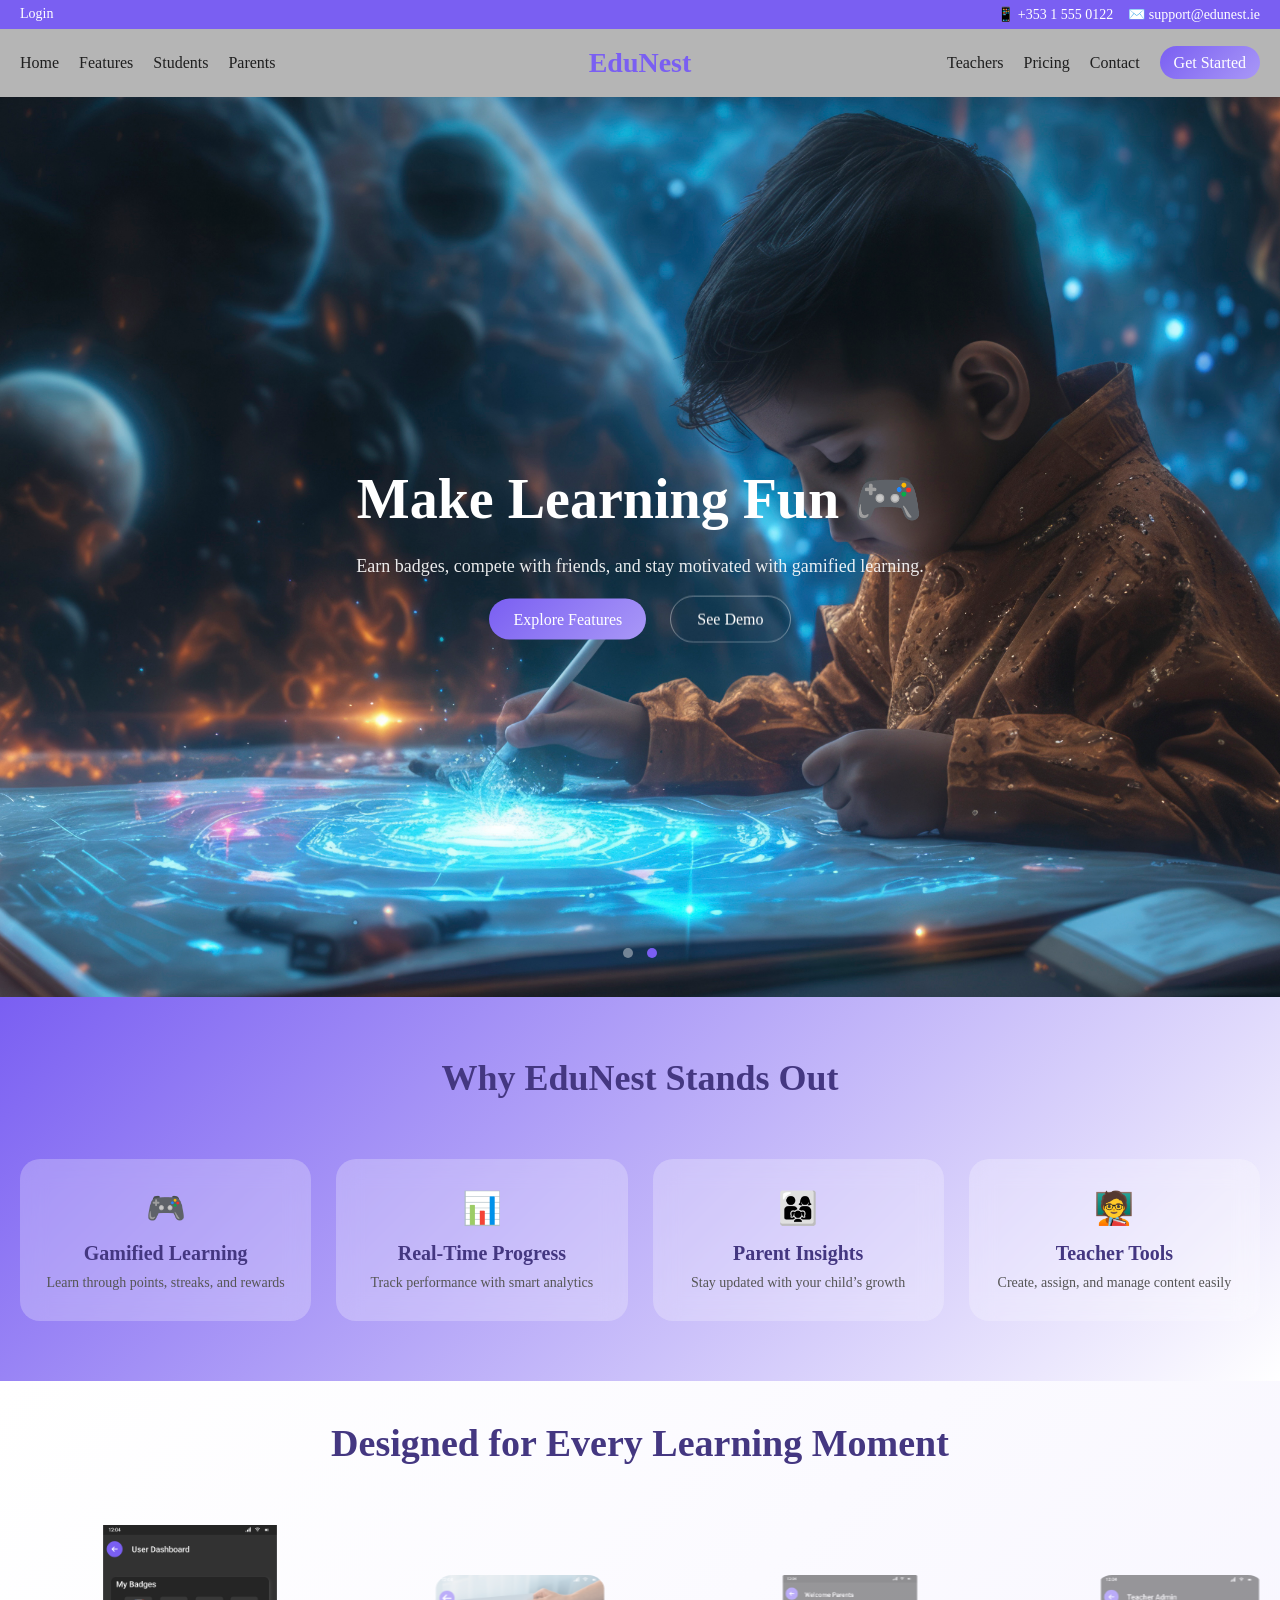
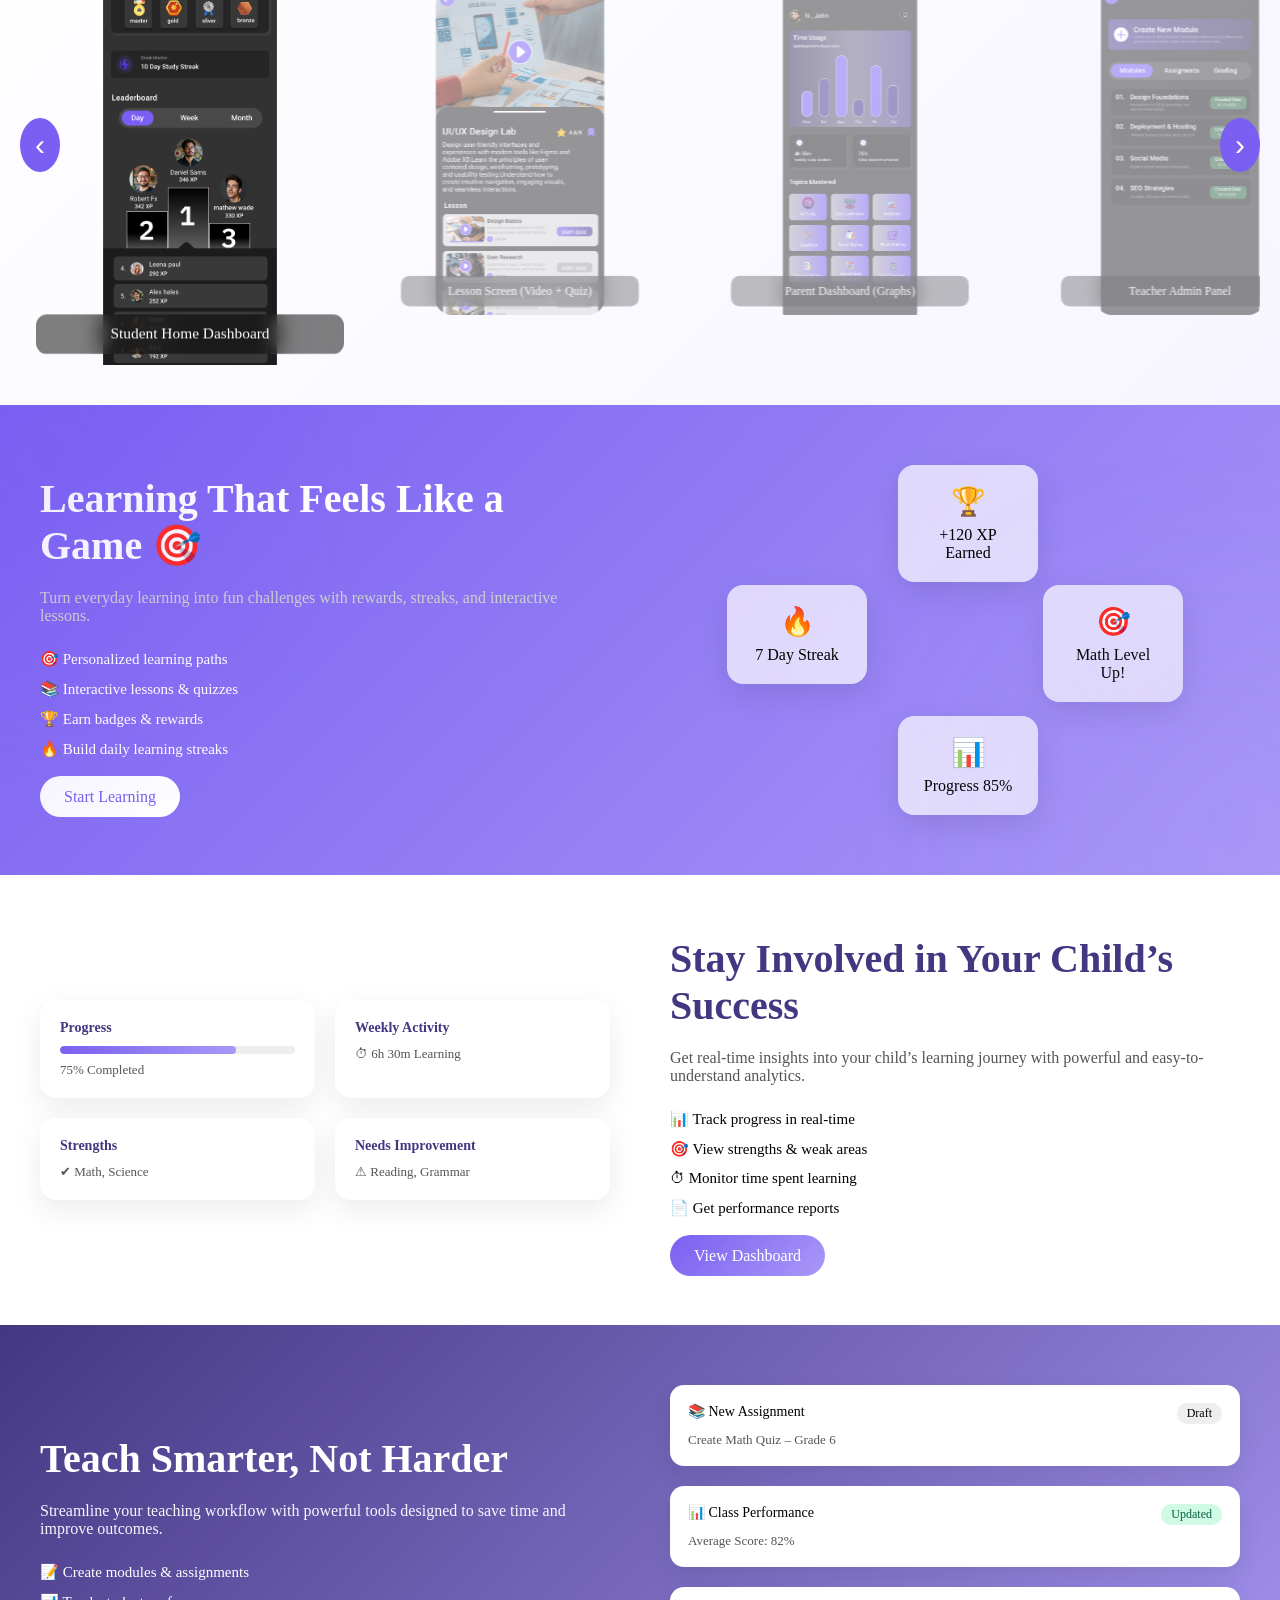
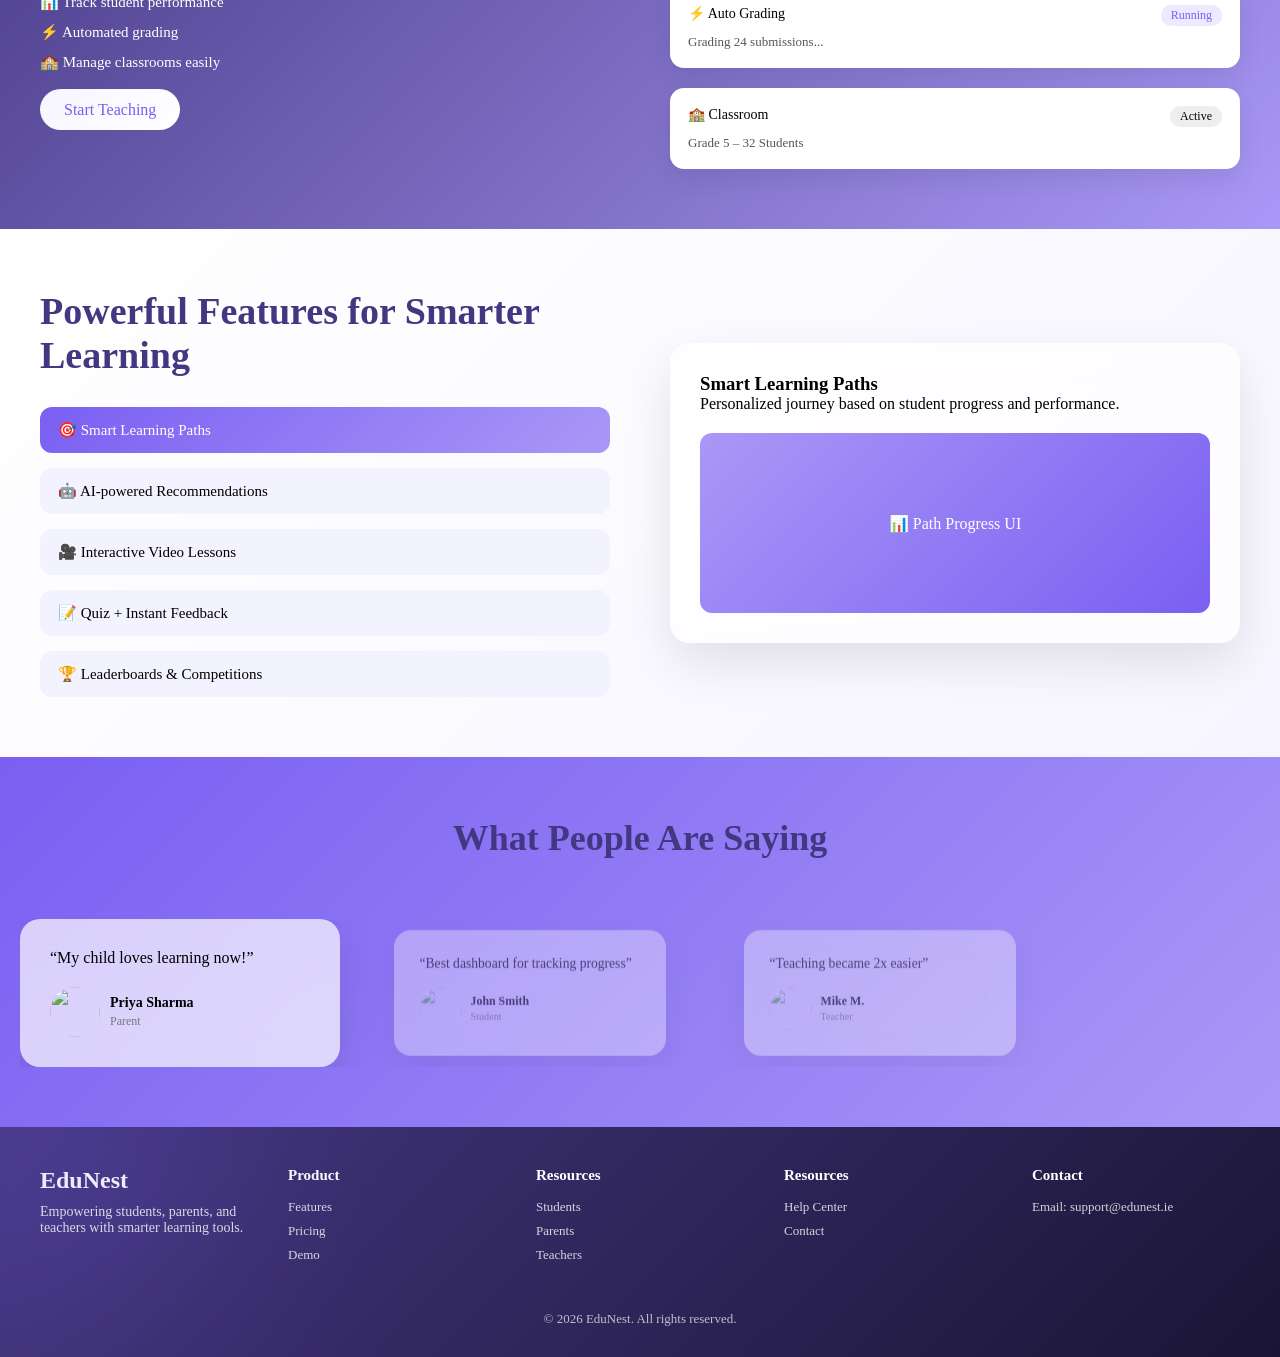
==== commit 709e3a7b: "minor chnages" ====
--- a/index.html
+++ b/index.html
@@ -14,8 +14,8 @@
     <!-- TOP BAR -->
     <div class="top-bar">
         <div class="top-left">
-            <span>📱 +91 98765 43210</span>
-            <span>✉️ support@edunest.com</span>
+            <span>📱 +353 1 555 0122</span>
+            <span>✉️ support@edunest.ie</span>
         </div>
         <div class="top-right">
             <a href="login.html">Login</a>
@@ -35,7 +35,7 @@
             </ul>
 
             <!-- LOGO CENTER -->
-            <div class="logo"><a href="herf">EduNest</a></div>
+            <div class="logo"><a href="/">EduNest</a></div>
 
             <!-- RIGHT MENU -->
             <ul class="nav-right">
@@ -60,7 +60,7 @@
         <a href="pricing.html">Pricing</a>
         <a href="contact.html">Contact</a>
         <a href="login.html">Login</a>
-        <a href="#" class="btn-primary">Get Started</a>
+        <a href="#" class="btn-primary" onclick="openModal()">Get Started</a>
     </div>
     <div class="hero-slider">
 
@@ -459,8 +459,8 @@
                     <div class="user">
                         <img src="https://i.pravatar.cc/60?img=2">
                         <div>
-                            <h4>Rahul Verma</h4>
-                            <span>Parent</span>
+                            <h4>John Smith</h4>
+                            <span>Student</span>
                         </div>
                     </div>
                 </div>
@@ -470,7 +470,7 @@
                     <div class="user">
                         <img src="https://i.pravatar.cc/60?img=3">
                         <div>
-                            <h4>Anjali Mehta</h4>
+                            <h4>Mike M.</h4>
                             <span>Teacher</span>
                         </div>
                     </div>
@@ -493,12 +493,7 @@
                     Empowering students, parents, and teachers with smarter learning tools.
                 </p>
 
-                <div class="socials">
-                    <a href="#">🌐</a>
-                    <a href="#">🐦</a>
-                    <a href="#">📘</a>
-                    <a href="#">📸</a>
-                </div>
+
             </div>
 
             <!-- EDU NEST -->
@@ -508,7 +503,7 @@
                 <h4>Product</h4>
                 <ul>
                     <li><a href="#features">Features</a></li>
-                    <li><a href="#">Pricing</a></li>
+                    <li><a href="pricing.html">Pricing</a></li>
                     <li><a href="contact.html">Demo</a></li>
                 </ul>
             </div>
@@ -530,7 +525,7 @@
                 <h4>Resources</h4>
                 <ul>
                     <li><a href="contact.html">Help Center</a></li>
-                    <li><a href="contact.html">contact</a></li>
+                    <li><a href="contact.html">Contact</a></li>
                     <!-- <li><a href="#">FAQs</a></li> -->
                 </ul>
             </div>
@@ -539,7 +534,7 @@
             <div class="footer-col">
                 <h4>Contact</h4>
                 <ul>
-                    <li>Email: support@edunest.com</li>
+                    <li>Email: support@edunest.ie</li>
                 </ul>
             </div>
 
@@ -563,7 +558,8 @@
 
                 <input type="text" id="name" placeholder="Full Name" required>
                 <input type="email" id="email" placeholder="Email Address" required>
-                <input type="text" placeholder="Farm Size / Location">
+                <input type="phone" id="phone" placeholder="phone number" required>
+                <input type="message" id="message" placeholder="messager" required>
 
                 <p class="" id="formError"></p>
 
@@ -576,7 +572,7 @@
     </div>
     <script src="https://cdnjs.cloudflare.com/ajax/libs/OwlCarousel2/2.3.4/owl.carousel.min.js"></script>
     <script src="https://cdn.jsdelivr.net/npm/chart.js"></script>
-    <script src="assets/js/script.js"></script>
+    <!-- <script src="assets/js/script.js"></script> -->
     <script>
 
         const toggle = document.getElementById("menuToggle");
@@ -587,74 +583,34 @@
             navLinks.classList.toggle("active");
         });
 
-        const slides = document.querySelectorAll(".hero-slide");
-        const dots = document.querySelectorAll(".dot");
-
-        let current = 0;
-
-        function showSlide(i) {
-            slides.forEach(s => s.classList.remove("active"));
-            dots.forEach(d => d.classList.remove("active"));
-
-            slides[i].classList.add("active");
-            dots[i].classList.add("active");
-        }
-
-        setInterval(() => {
-            current = (current + 1) % slides.length;
-            showSlide(current);
-        }, 5000);
-
-        dots.forEach((dot, i) => {
-            dot.addEventListener("click", () => {
-                current = i;
+        document.addEventListener("DOMContentLoaded", () => {
+
+            const slides = document.querySelectorAll(".hero-slide");
+            const dots = document.querySelectorAll(".dot");
+
+            let current = 0;
+
+            function showSlide(i) {
+                slides.forEach(s => s.classList.remove("active"));
+                dots.forEach(d => d.classList.remove("active"));
+
+                slides[i].classList.add("active");
+                dots[i].classList.add("active");
+            }
+
+            // AUTO SLIDE
+            setInterval(() => {
+                current = (current + 1) % slides.length;
                 showSlide(current);
+            }, 2000);
+
+            // DOT CLICK
+            dots.forEach((dot, i) => {
+                dot.addEventListener("click", () => {
+                    current = i;
+                    showSlide(current);
+                });
             });
-        });
-        const slider = document.querySelector(".slider");
-        const slidesapp = document.querySelectorAll(".slide");
-        const nextBtn = document.querySelector(".next");
-        const prevBtn = document.querySelector(".prev");
-
-        let index = 0;
-
-        /* UPDATE ACTIVE CENTER */
-        function updateActive() {
-            slidesapp.forEach(slide => slide.classList.remove("active"));
-
-            const center = slider.scrollLeft + slider.offsetWidth / 2;
-
-            slidesapp.forEach(slide => {
-                const slideCenter = slide.offsetLeft + slide.offsetWidth / 2;
-
-                if (Math.abs(center - slideCenter) < 150) {
-                    slide.classList.add("active");
-                }
-            });
-        }
-
-        /* AUTO SCROLL */
-        setInterval(() => {
-            index = (index + 1) % slidesapp.length;
-            slider.scrollTo({
-                left: slides[index].offsetLeft - 100,
-                behavior: "smooth"
-            });
-        }, 4000);
-
-        /* BUTTONS */
-        nextBtn.onclick = () => {
-            slider.scrollBy({ left: 320, behavior: "smooth" });
-        };
-
-        prevBtn.onclick = () => {
-            slider.scrollBy({ left: -320, behavior: "smooth" });
-        };
-
-        slider.addEventListener("scroll", updateActive);
-        window.addEventListener("load", updateActive);
-
-        document.addEventListener("DOMContentLoaded", function () {
 
             const tabs = document.querySelectorAll(".fd-tab");
             const contents = document.querySelectorAll(".fd-content");
@@ -721,6 +677,98 @@
             });
 
         });
+        $(document).ready(function () {
+
+            const $slider = $(".slider");
+            const $slides = $(".slide");
+            let index = 0;
+
+            function goToSlide(i) {
+                const slideWidth = $slides.outerWidth(true);
+
+                $slider.animate({
+                    scrollLeft: i * slideWidth
+                }, 500);
+
+                $slides.removeClass("active");
+                $slides.eq(i).addClass("active");
+            }
+
+            /* NEXT */
+            $(".next").click(function () {
+                index = (index + 1) % $slides.length;
+                goToSlide(index);
+            });
+
+            /* PREV */
+            $(".prev").click(function () {
+                index = (index - 1 + $slides.length) % $slides.length;
+                goToSlide(index);
+            });
+
+            /* AUTO SLIDE */
+            setInterval(function () {
+                index = (index + 1) % $slides.length;
+                goToSlide(index);
+            }, 4000);
+            const $modal = $("#demoModal");
+            const $form = $("#demoForm");
+            const $error = $("#formError");
+            const $box = $("#modalBox");
+
+            /* OPEN MODAL */
+            window.openModal = function () {
+                $modal.fadeIn(200).css("display", "flex");
+            };
+
+            /* CLOSE MODAL */
+            window.closeModal = function () {
+                $modal.fadeOut(200);
+            };
+
+            /* CLOSE OUTSIDE */
+            $(window).on("click", function (e) {
+                if ($(e.target).is("#demoModal")) {
+                    $modal.fadeOut(200);
+                }
+            });
+
+            /* FORM SUBMIT */
+            $form.on("submit", function (e) {
+                e.preventDefault();
+
+                const name = $("#name").val().trim();
+                const email = $("#email").val().trim();
+
+                if (!name || !email) {
+                    $error.text("Please fill all required fields").removeClass("success");
+
+                    $box.addClass("shake");
+                    setTimeout(() => $box.removeClass("shake"), 300);
+
+                    return;
+                }
+
+                /* EMAIL VALIDATION */
+                const emailPattern = /^[^\s@]+@[^\s@]+\.[^\s@]+$/;
+
+                if (!emailPattern.test(email)) {
+                    $error.text("Enter valid email").removeClass("success");
+                    return;
+                }
+
+                /* SUCCESS */
+                $error.addClass("success").text("✅ Request submitted successfully!");
+
+                $form[0].reset();
+
+                /* AUTO CLOSE */
+                setTimeout(() => {
+                    $modal.fadeOut(300);
+                }, 2000);
+            });
+
+        });
 
 
     </script>
--- a/assets/css/style.css
+++ b/assets/css/style.css
@@ -22,6 +22,7 @@
     font-size: 14px;
     color: #ffffff;
     background: var(--primary);
+    flex-direction: row-reverse;
 }
 
 .top-left {
@@ -72,7 +73,7 @@
 }
 
 .nav a:hover {
-    color: var(--light);
+    color: var(--primary);
 }
 
 /* LOGO CENTER */
@@ -512,7 +513,8 @@
 /* NAV BUTTONS */
 .nav-btn {
     position: absolute;
-    background: rgba(255, 255, 255, 0.8);
+    background: #7A5FF2;
+    color: #ffffff;
     border: none;
     font-size: 30px;
     padding: 10px 15px;
@@ -704,7 +706,8 @@
     .students-cards {
         height: 300px;
     }
-    .game-card{
+
+    .game-card {
         display: none;
     }
 }
@@ -1283,6 +1286,10 @@
     color: #fff;
 }
 
+.chat-card h3 {
+    margin-bottom: 10px;
+}
+
 .chat-card button {
     margin-top: 10px;
     background: #fff;
@@ -1298,6 +1305,10 @@
     padding: 20px;
     border-radius: 14px;
     box-shadow: 0 10px 30px rgba(0, 0, 0, 0.08);
+}
+
+.info-card h4 {
+    margin-bottom: 10px;
 }
 
 /* RIGHT FORM */
@@ -1384,11 +1395,10 @@
 
 /* pricing page */
 .pricing {
-    padding: 100px 20px;
+    padding: 50px 20px;
     text-align: center;
     position: relative;
     overflow: hidden;
-
     background:
         radial-gradient(at 20% 30%, rgba(122, 95, 242, 0.25), transparent 50%),
         radial-gradient(at 80% 70%, rgba(68, 55, 129, 0.25), transparent 50%),
@@ -1396,7 +1406,7 @@
 }
 
 /* TITLE */
-.section-title {
+.pricing .section-title {
     font-size: 36px;
     margin-bottom: 10px;
     color: #fff;
@@ -1422,12 +1432,24 @@
     border: 1px solid rgba(122, 95, 242, 0.2);
     padding: 32px;
     border-radius: 20px;
-
     backdrop-filter: blur(20px);
     transition: 0.4s;
     position: relative;
-
     box-shadow: 0 10px 40px rgba(0, 0, 0, 0.5);
+
+}
+
+.pricing-card h3 {
+    color: #ffffff;
+}
+
+.pricing-card ul {
+    margin-bottom: 30px;
+}
+
+.pricing-card ul li {
+    list-style: none;
+    text-align: left;
 }
 
 /* Hover Glow */
@@ -1699,4 +1721,25 @@
     100% {
         transform: translateX(0);
     }
+}
+
+.toast-msg {
+    position: fixed;
+    top: 20px;
+    right: 20px;
+    background: linear-gradient(135deg, #7A5FF2, #A998F7);
+    color: #fff;
+    padding: 12px 18px;
+    border-radius: 10px;
+    font-size: 14px;
+
+    opacity: 0;
+    transform: translateY(20px);
+    transition: 0.3s;
+    z-index: 9999;
+}
+
+.toast-msg.show {
+    opacity: 1;
+    transform: translateY(0);
 }
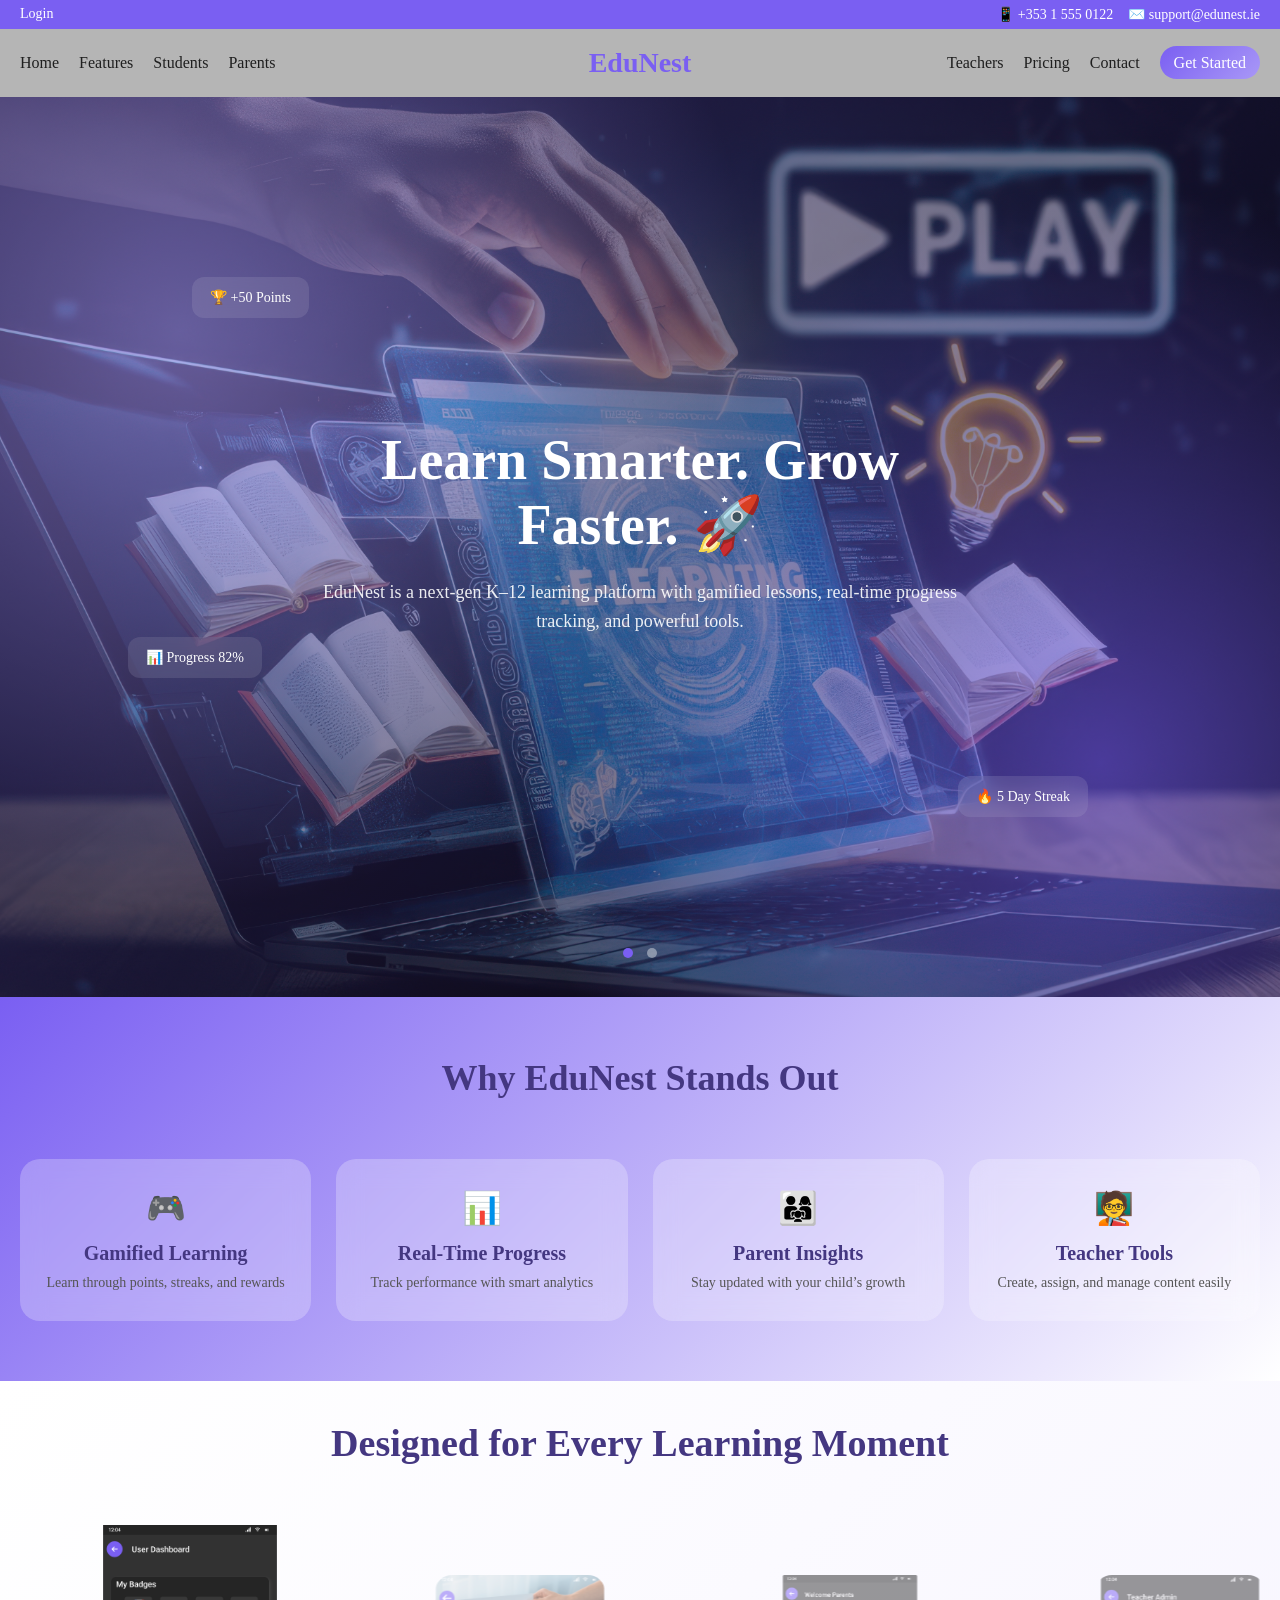
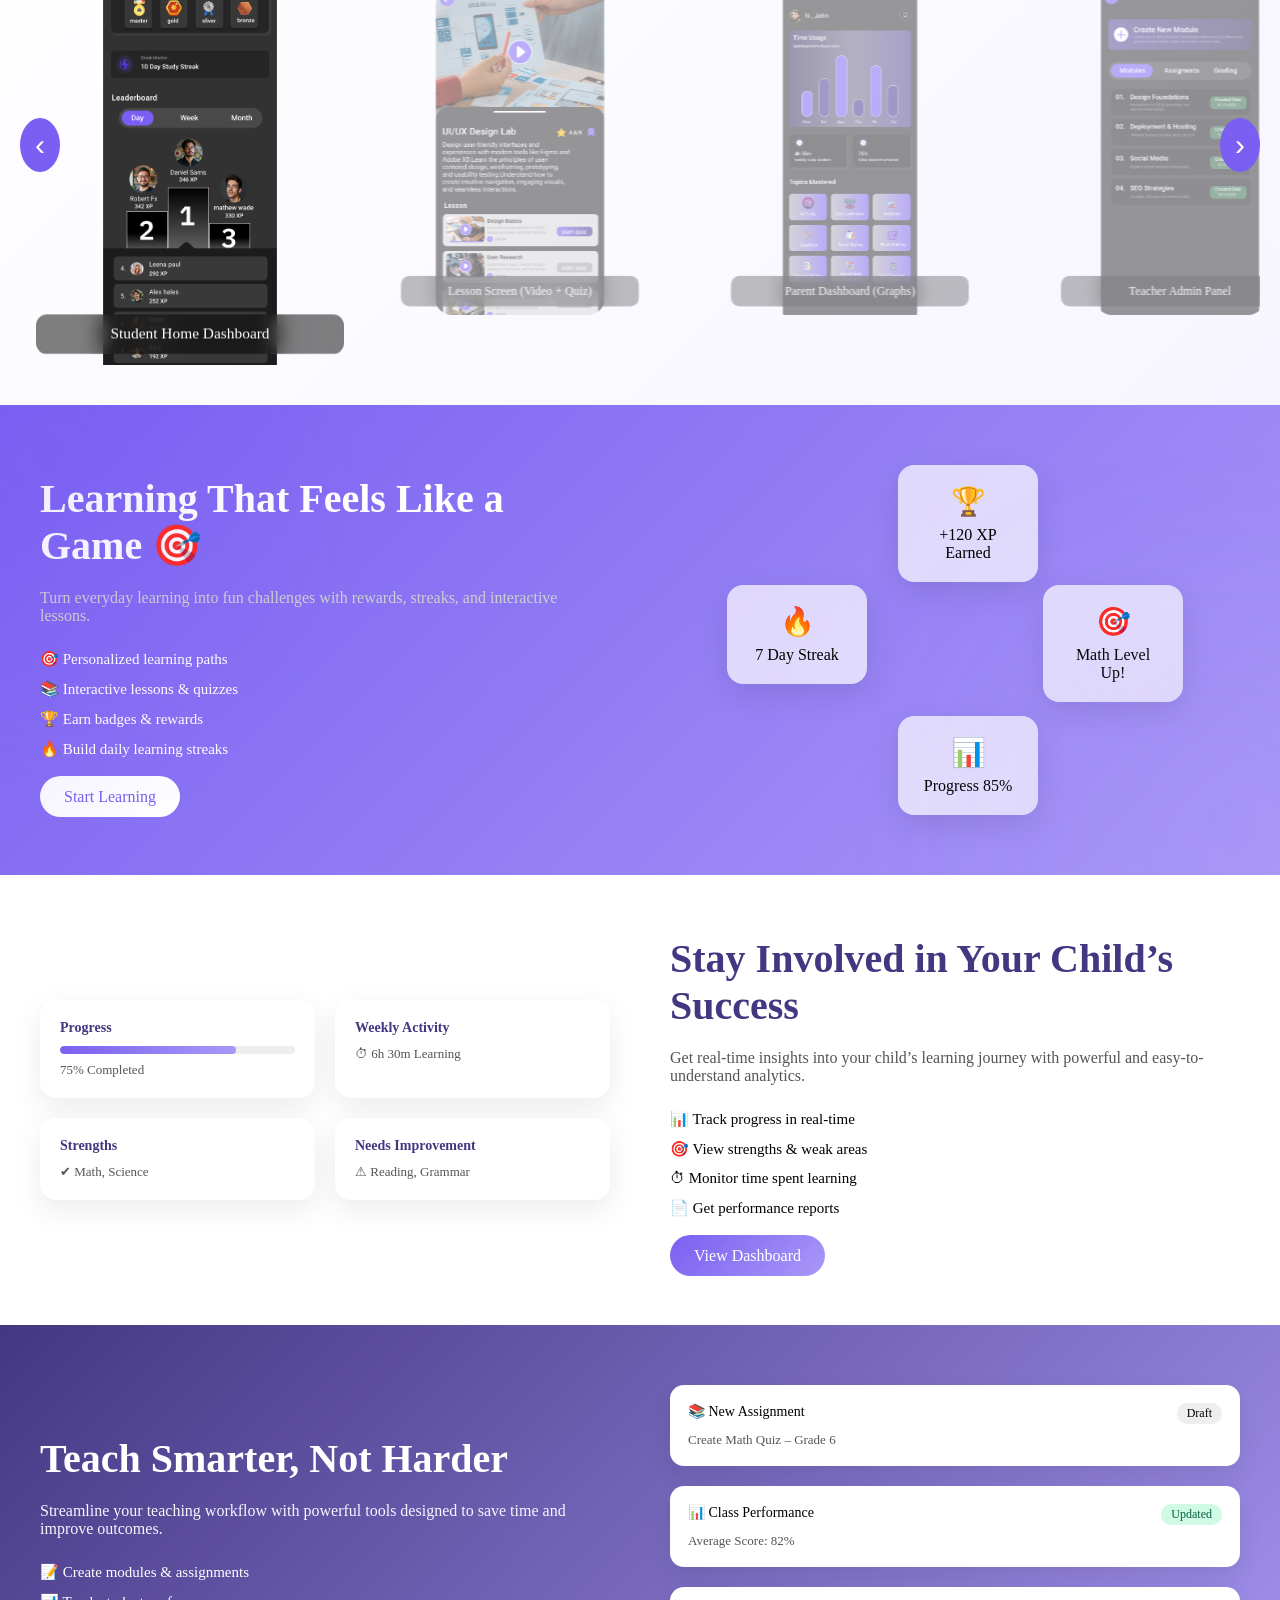
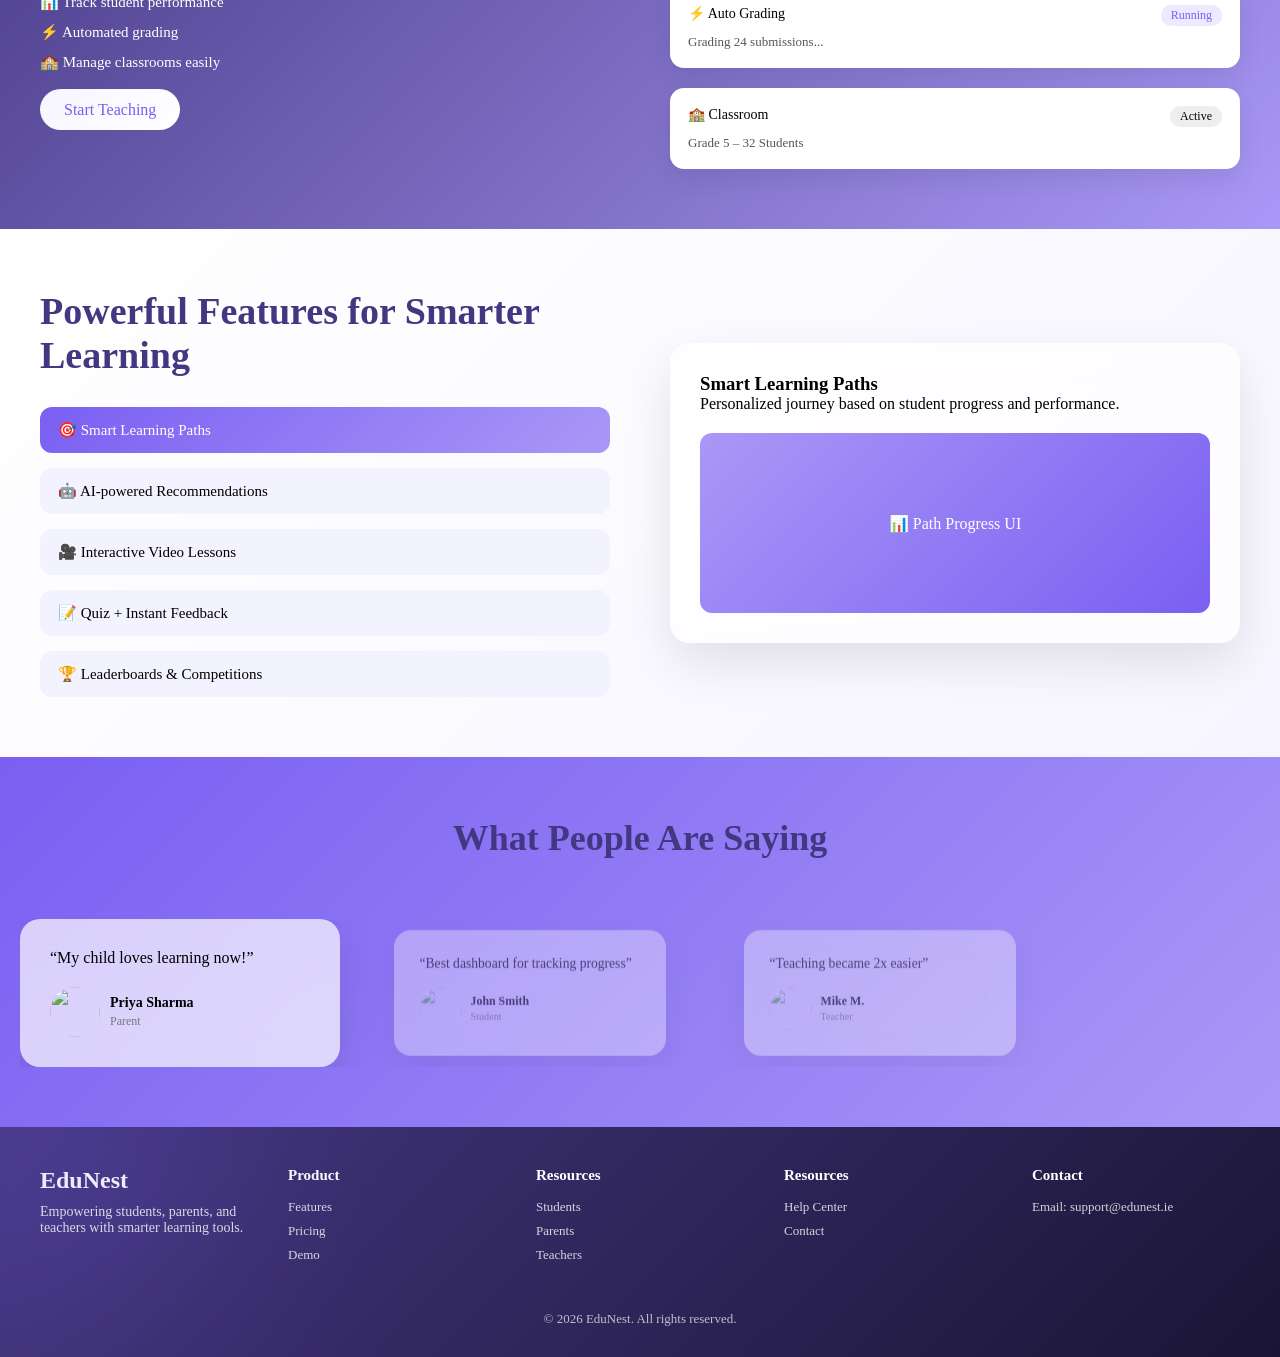
==== commit bbca7d7b: "field change" ====
--- a/index.html
+++ b/index.html
@@ -558,7 +558,7 @@
 
                 <input type="text" id="name" placeholder="Full Name" required>
                 <input type="email" id="email" placeholder="Email Address" required>
-                <input type="phone" id="phone" placeholder="phone number" required>
+                <input type="number" id="phone" placeholder="phone number" required maxlength="10">
                 <input type="message" id="message" placeholder="messager" required>
 
                 <p class="" id="formError"></p>
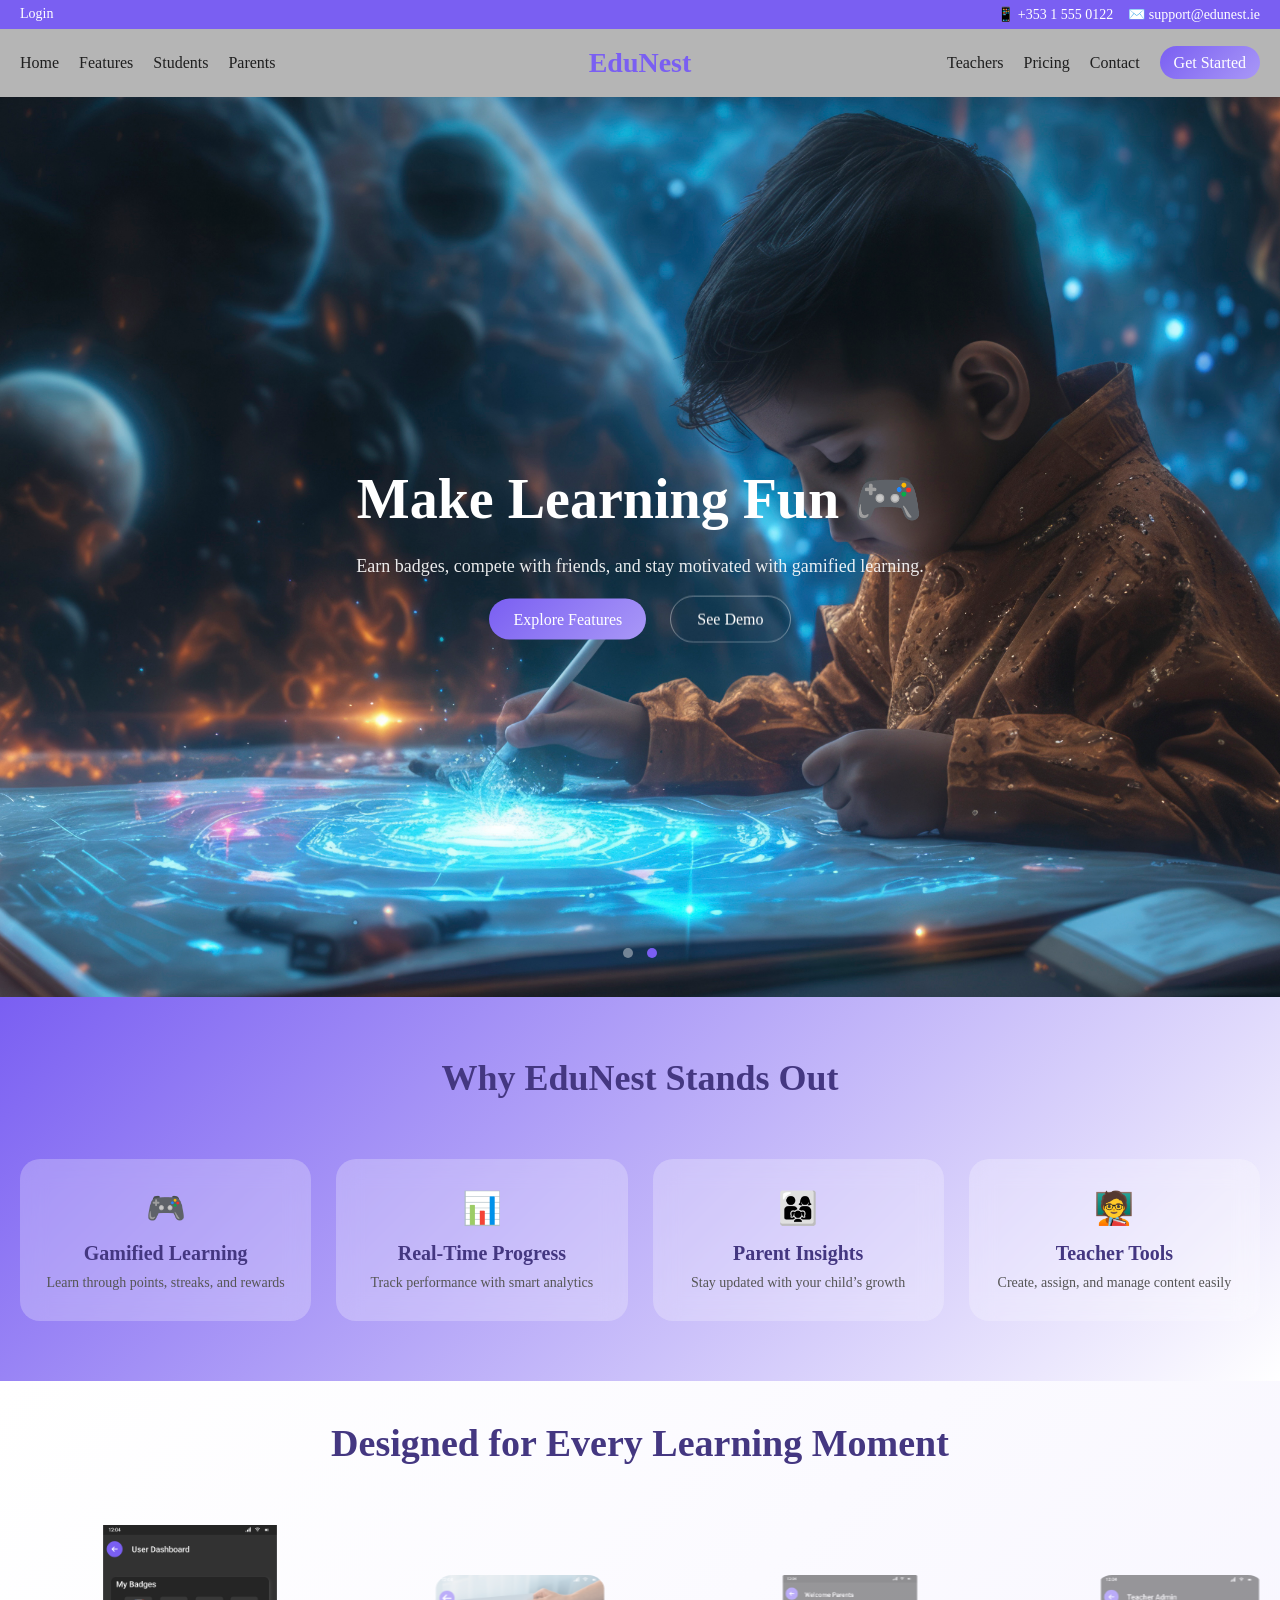
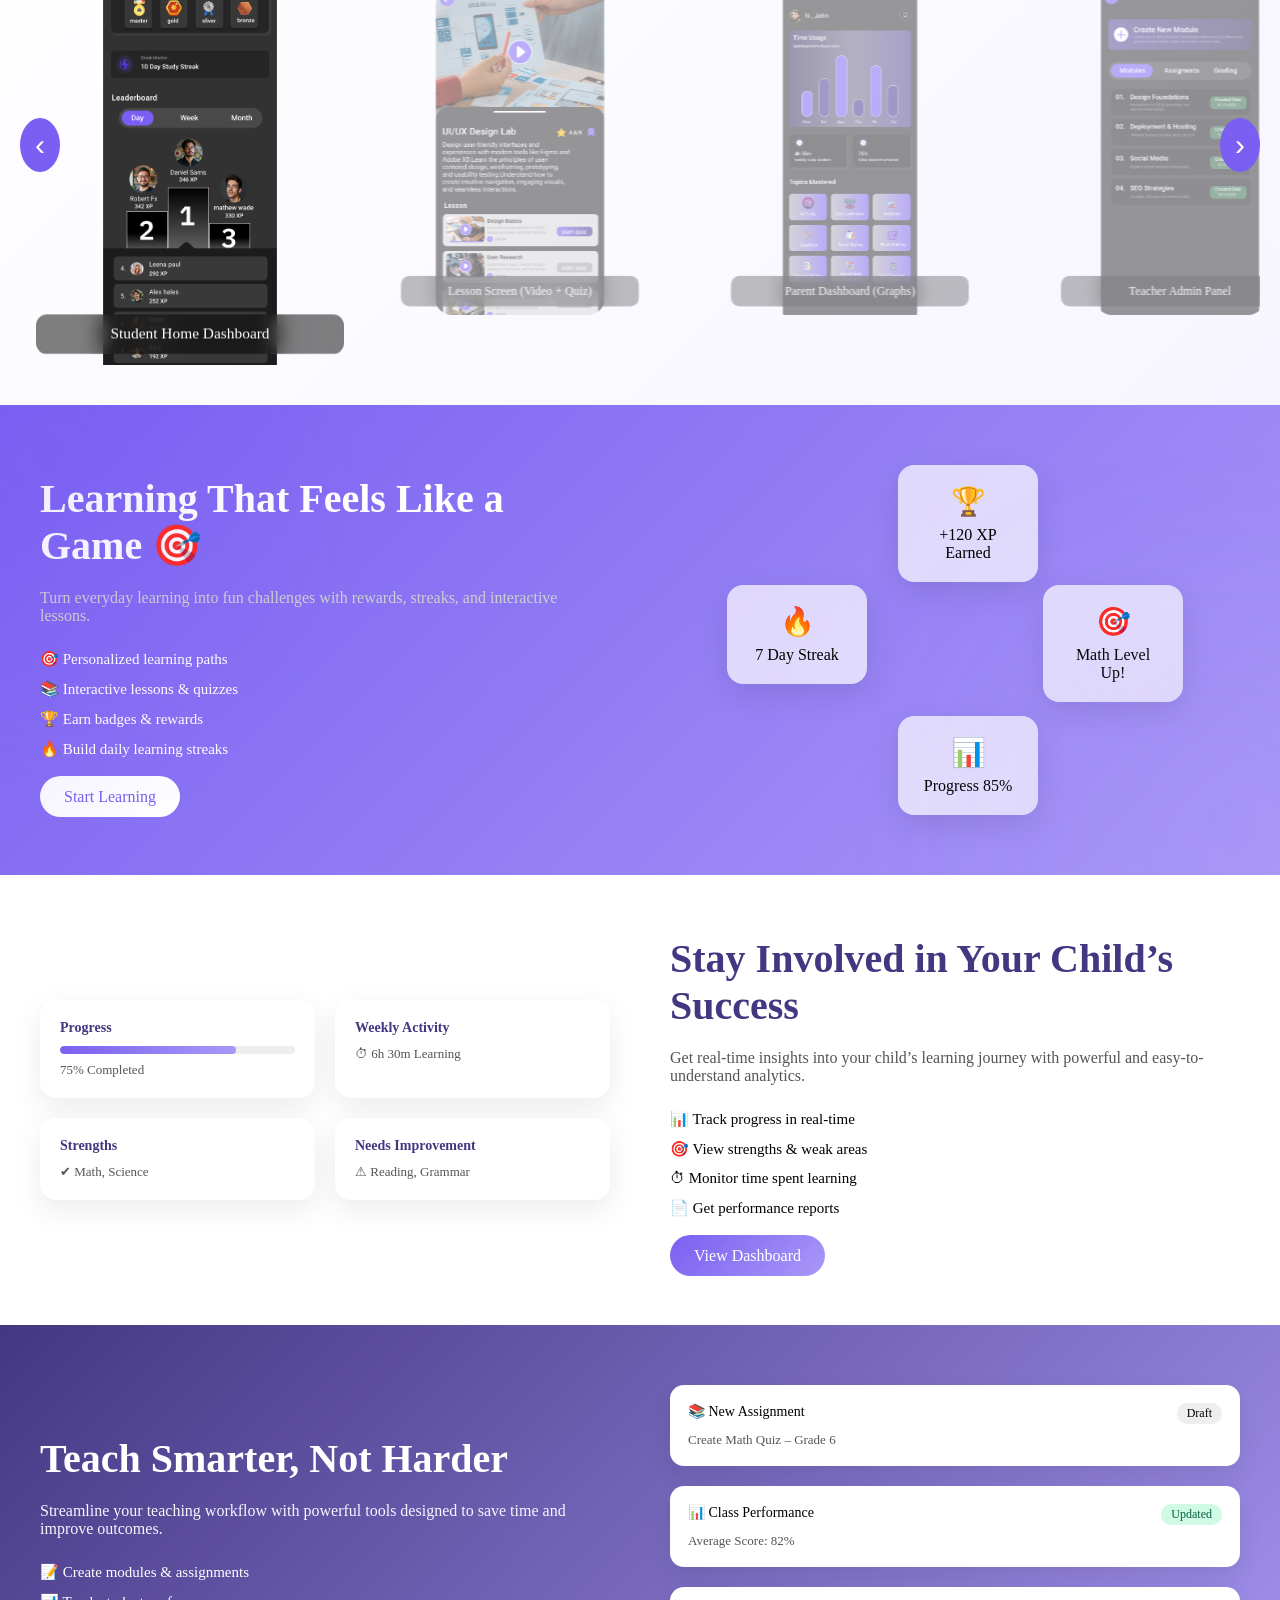
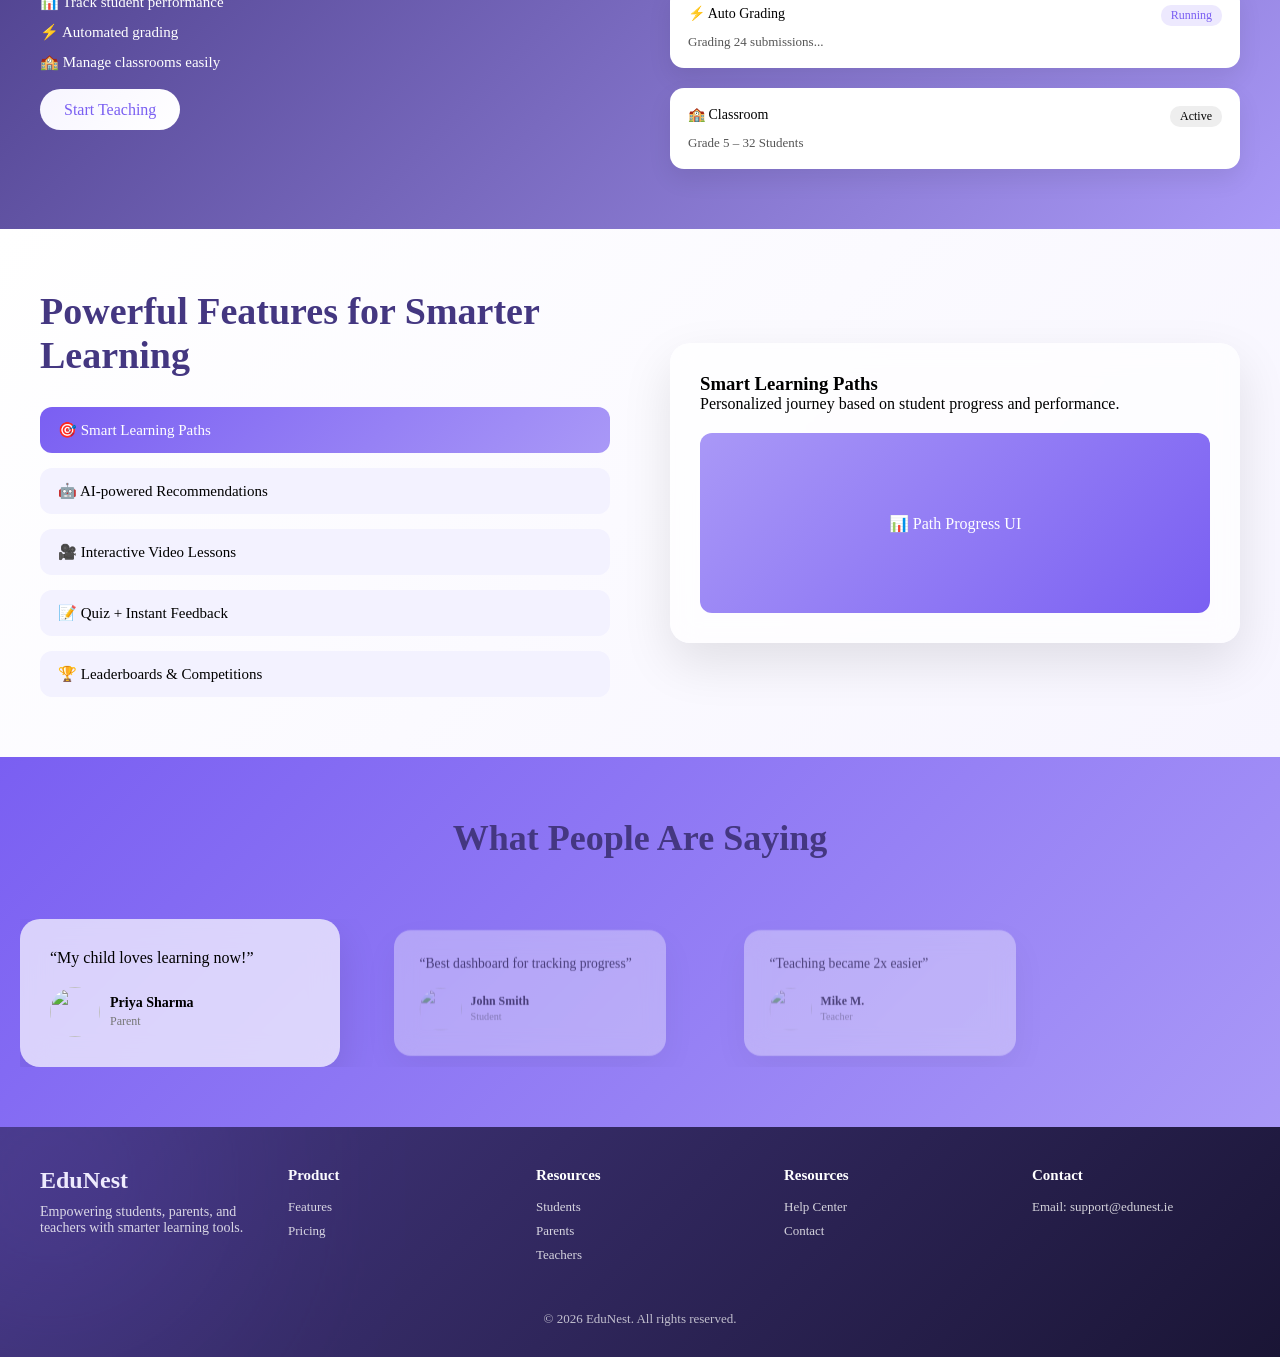
==== commit 6eb5a719: "text change" ====
--- a/index.html
+++ b/index.html
@@ -504,7 +504,7 @@
                 <ul>
                     <li><a href="#features">Features</a></li>
                     <li><a href="pricing.html">Pricing</a></li>
-                    <li><a href="contact.html">Demo</a></li>
+                    <!-- <li><a href="contact.html">Demo</a></li> -->
                 </ul>
             </div>
 
@@ -558,7 +558,7 @@
 
                 <input type="text" id="name" placeholder="Full Name" required>
                 <input type="email" id="email" placeholder="Email Address" required>
-                <input type="number" id="phone" placeholder="phone number" required maxlength="10">
+                <input type="tel" maxlength="10" pattern="[0-9]{10}" placeholder="phone number" required maxlength="10">
                 <input type="message" id="message" placeholder="messager" required>
 
                 <p class="" id="formError"></p>
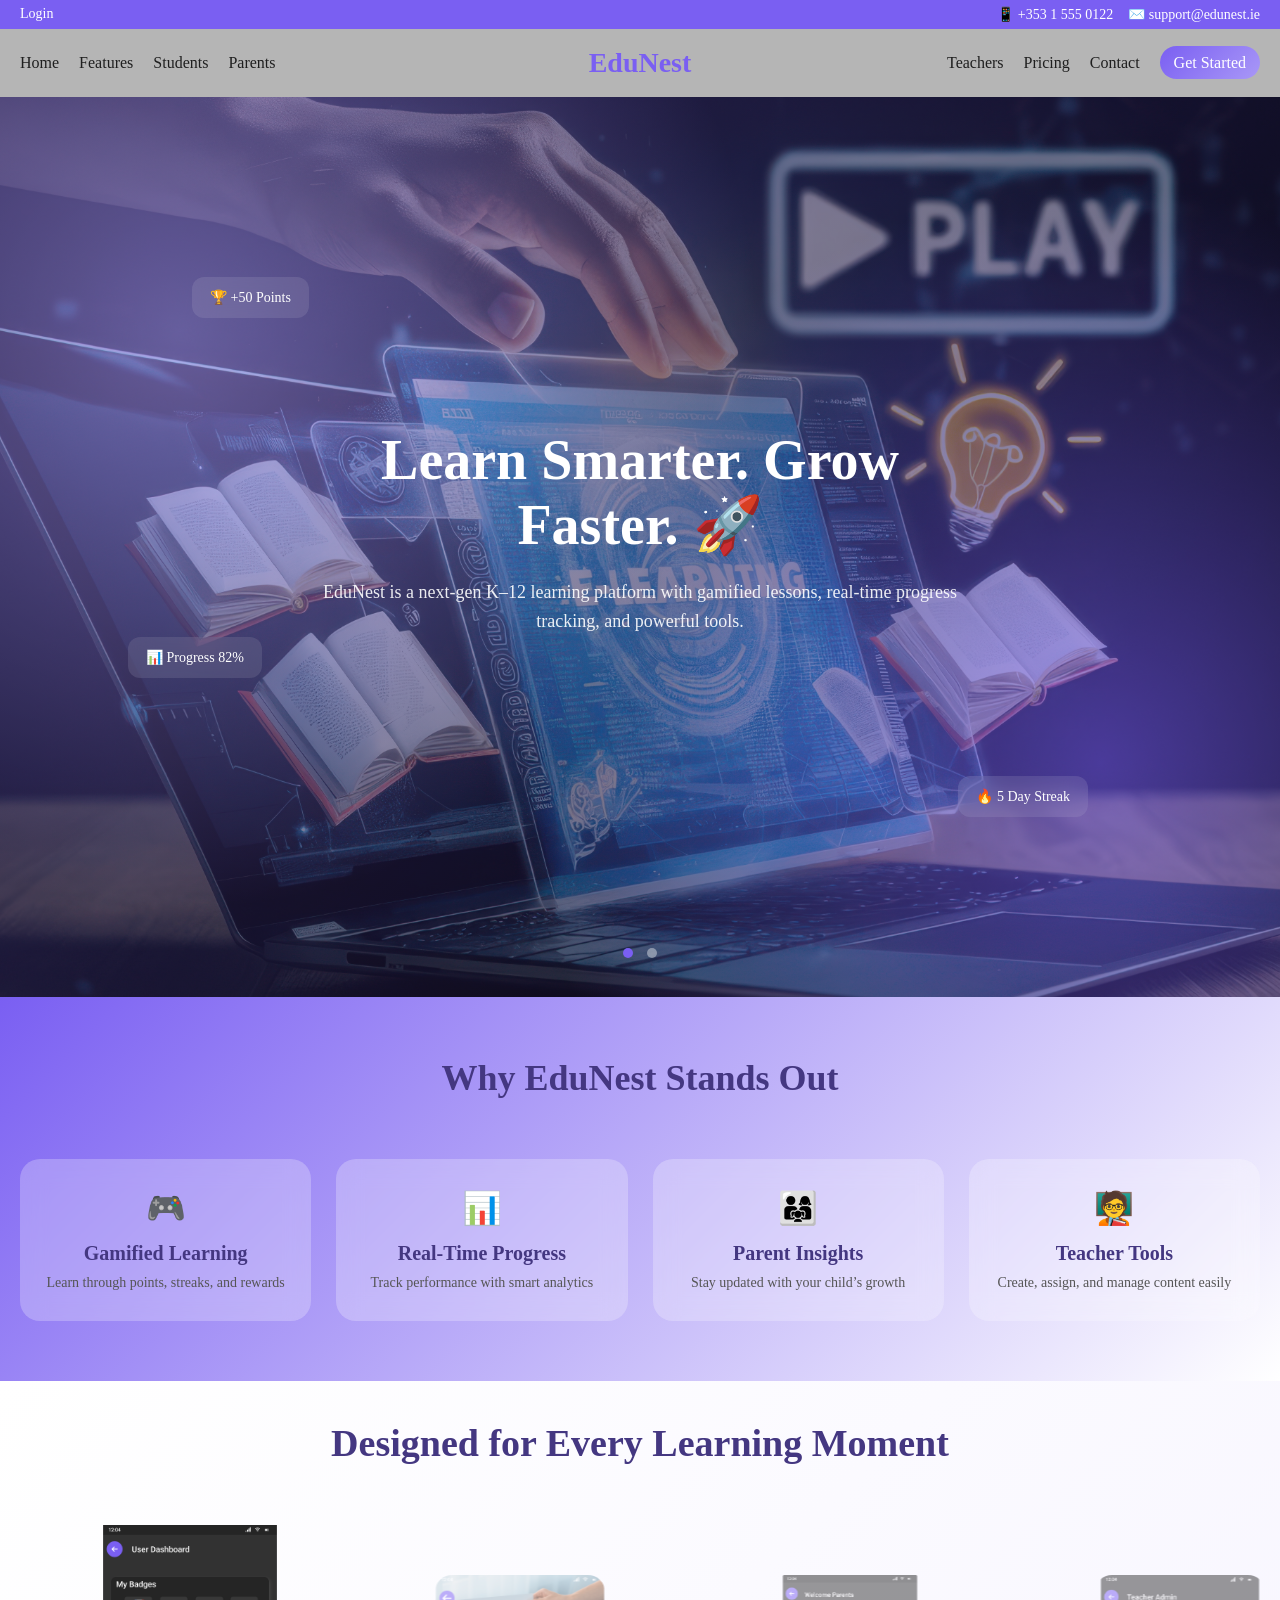
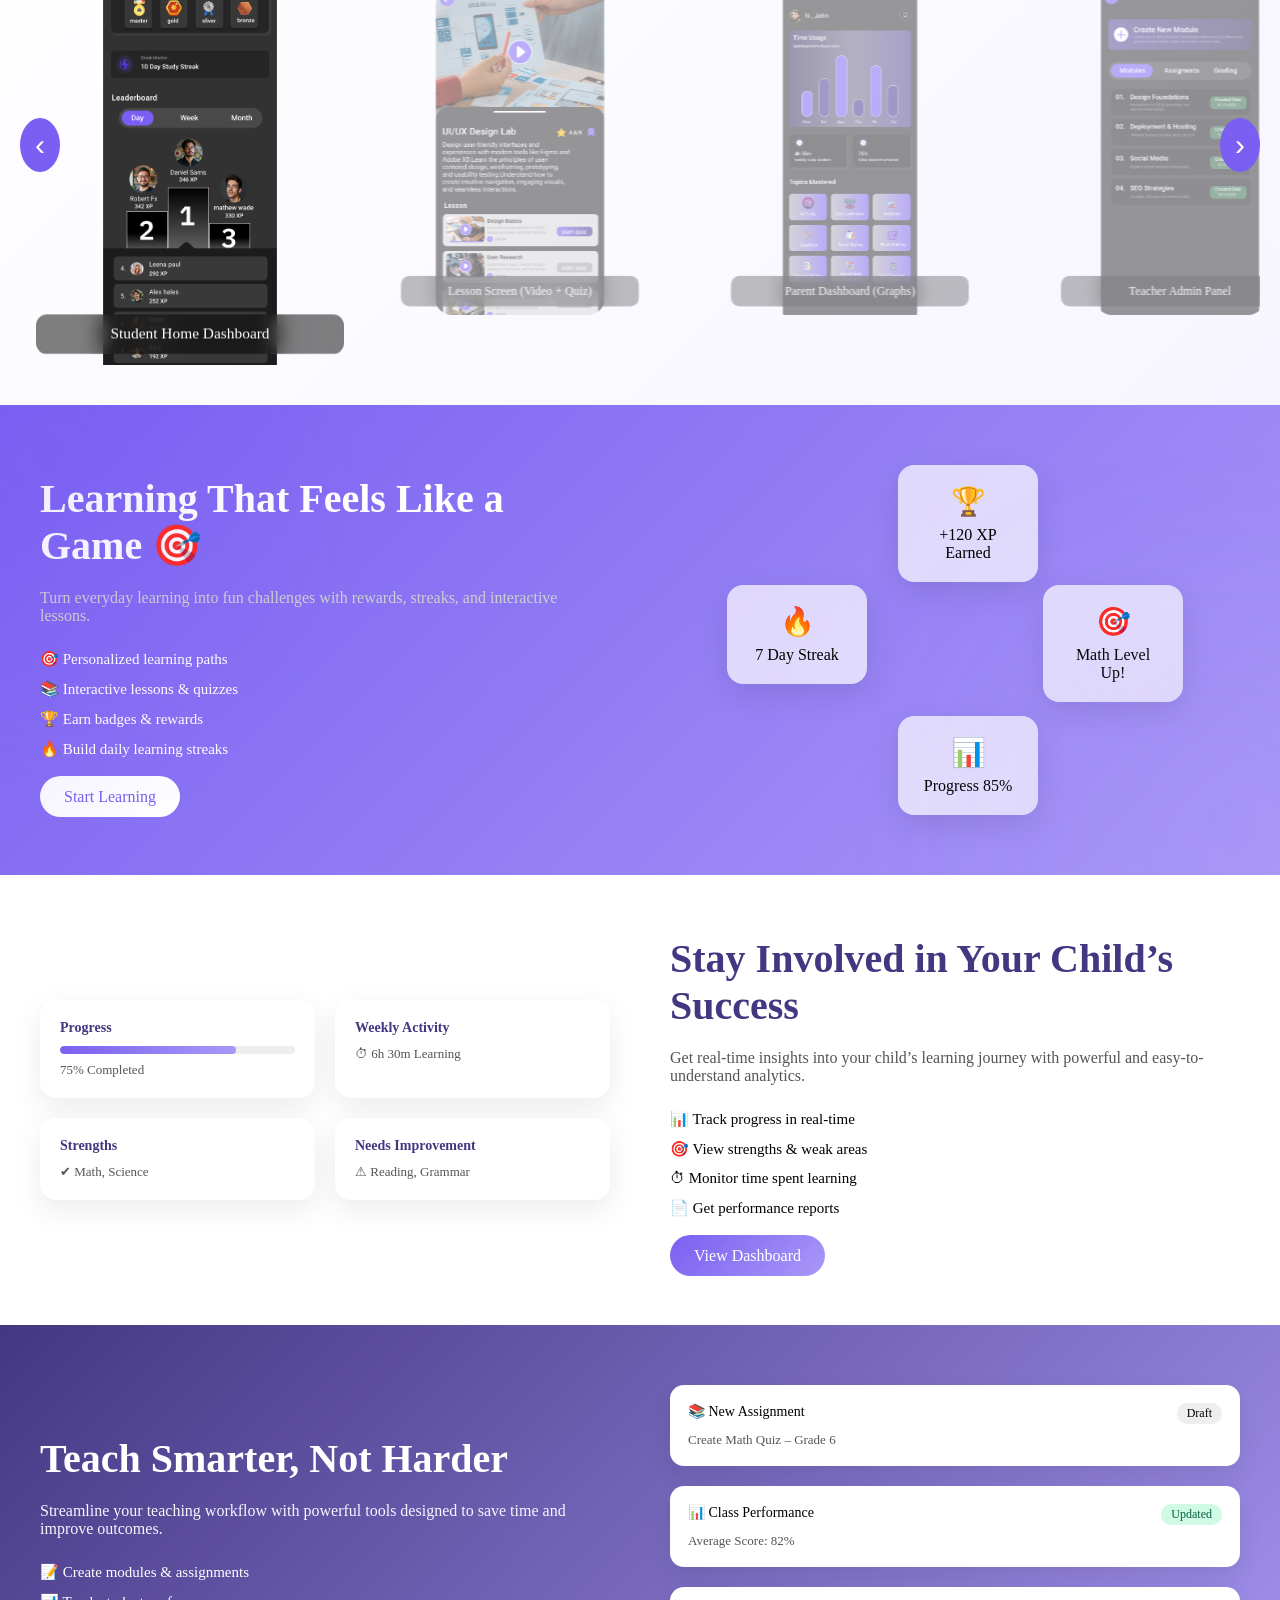
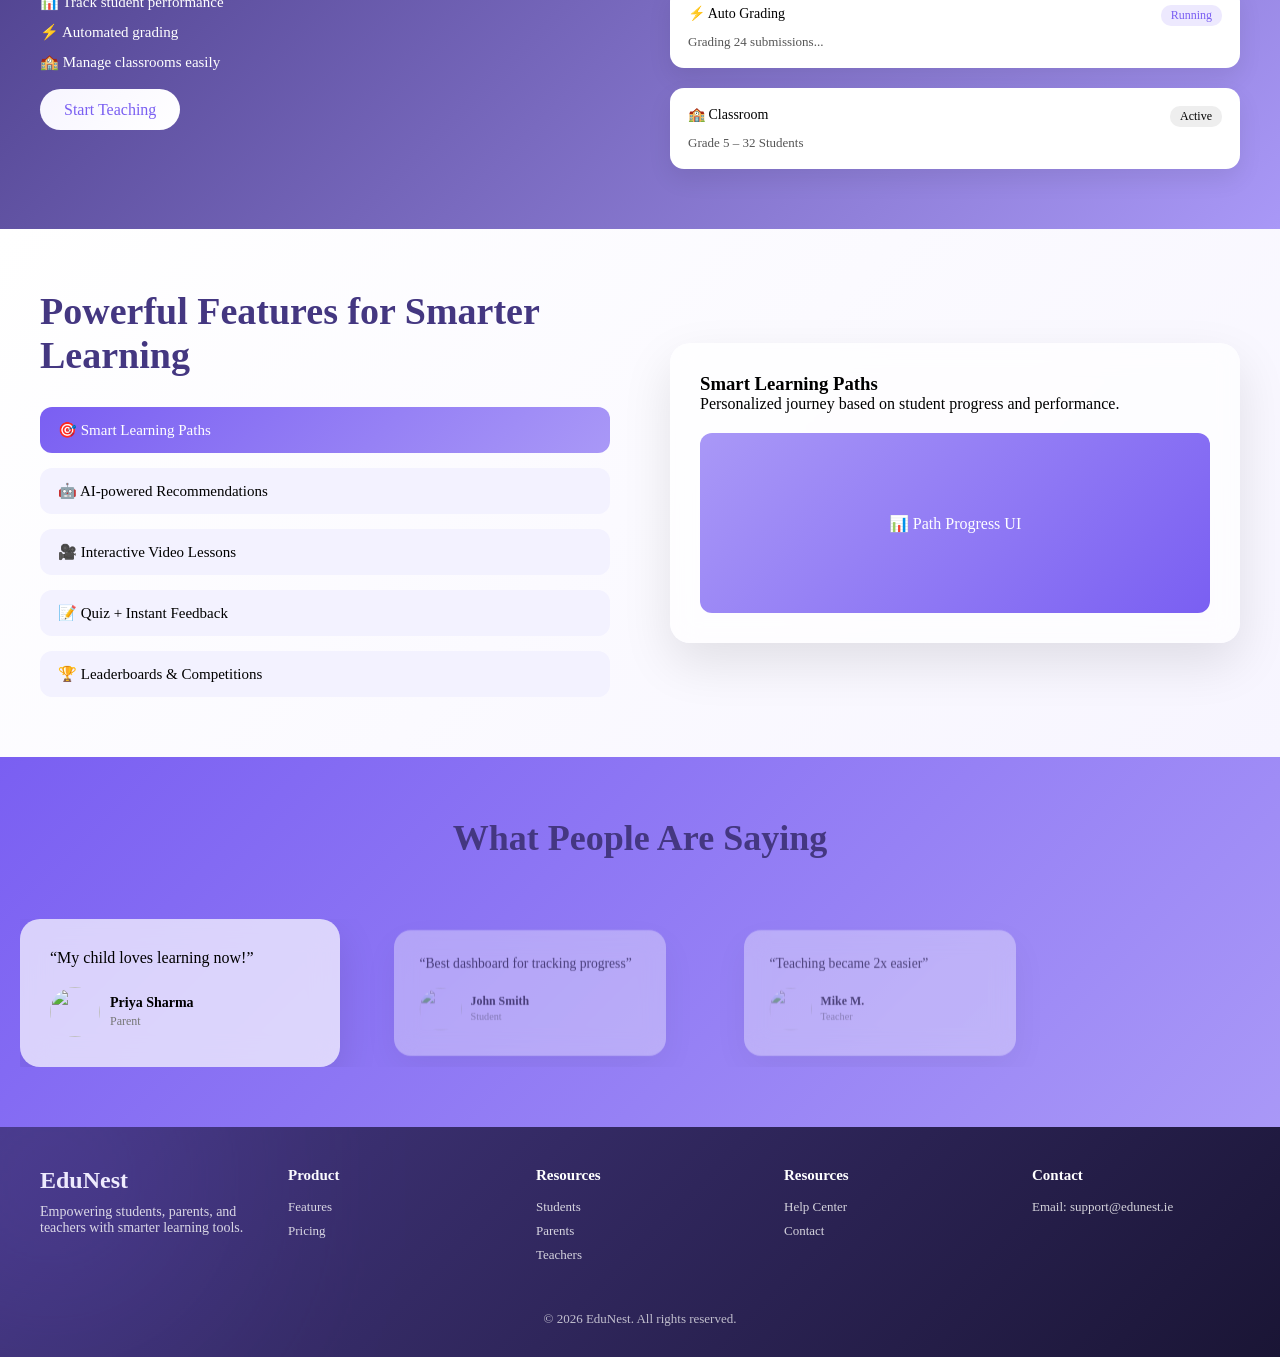
==== commit b70296a2: "minor chnages" ====
--- a/index.html
+++ b/index.html
@@ -558,7 +558,7 @@
 
                 <input type="text" id="name" placeholder="Full Name" required>
                 <input type="email" id="email" placeholder="Email Address" required>
-                <input type="tel" maxlength="10" pattern="[0-9]{10}" placeholder="phone number" required maxlength="10">
+                <input type="number" id="phone" maxlength="10" placeholder="Phone Number" required>
                 <input type="message" id="message" placeholder="messager" required>
 
                 <p class="" id="formError"></p>
--- a/assets/css/style.css
+++ b/assets/css/style.css
@@ -1732,7 +1732,7 @@
     padding: 12px 18px;
     border-radius: 10px;
     font-size: 14px;
-
+    pointer-events: none;
     opacity: 0;
     transform: translateY(20px);
     transition: 0.3s;
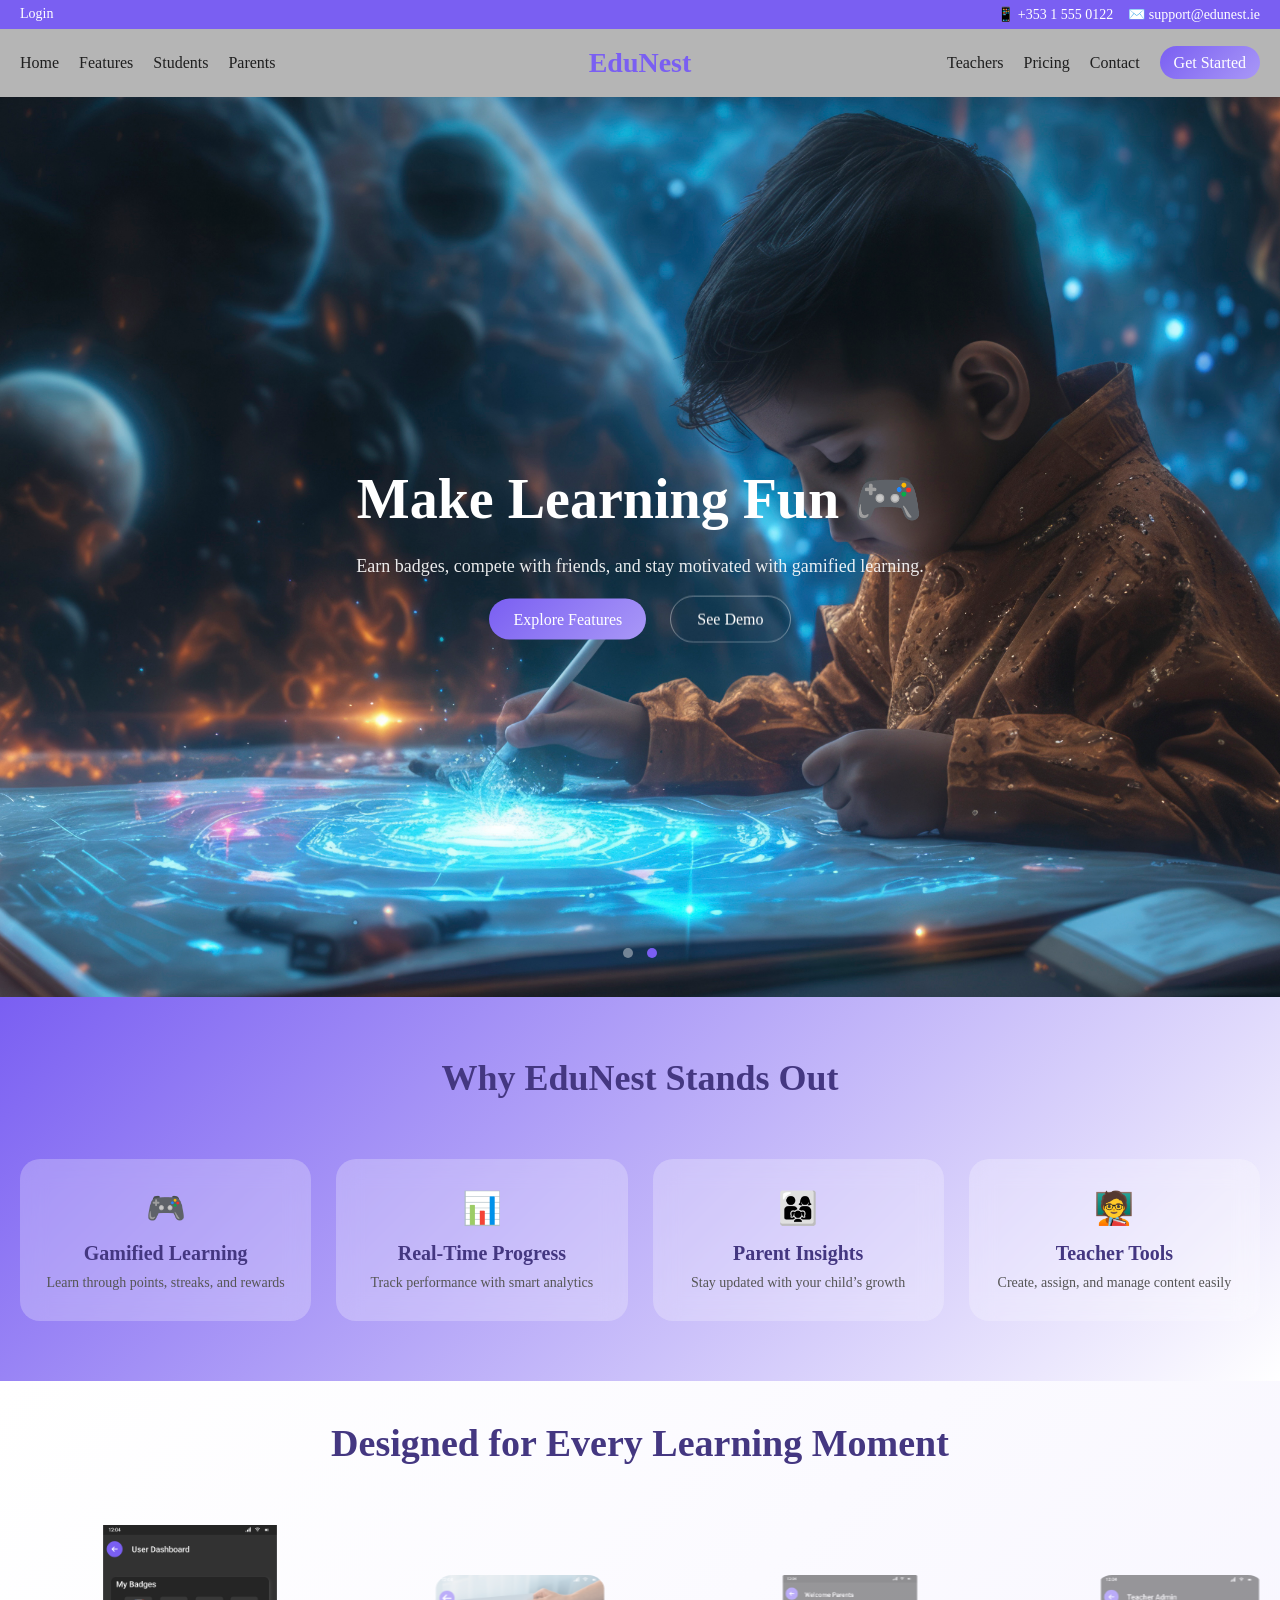
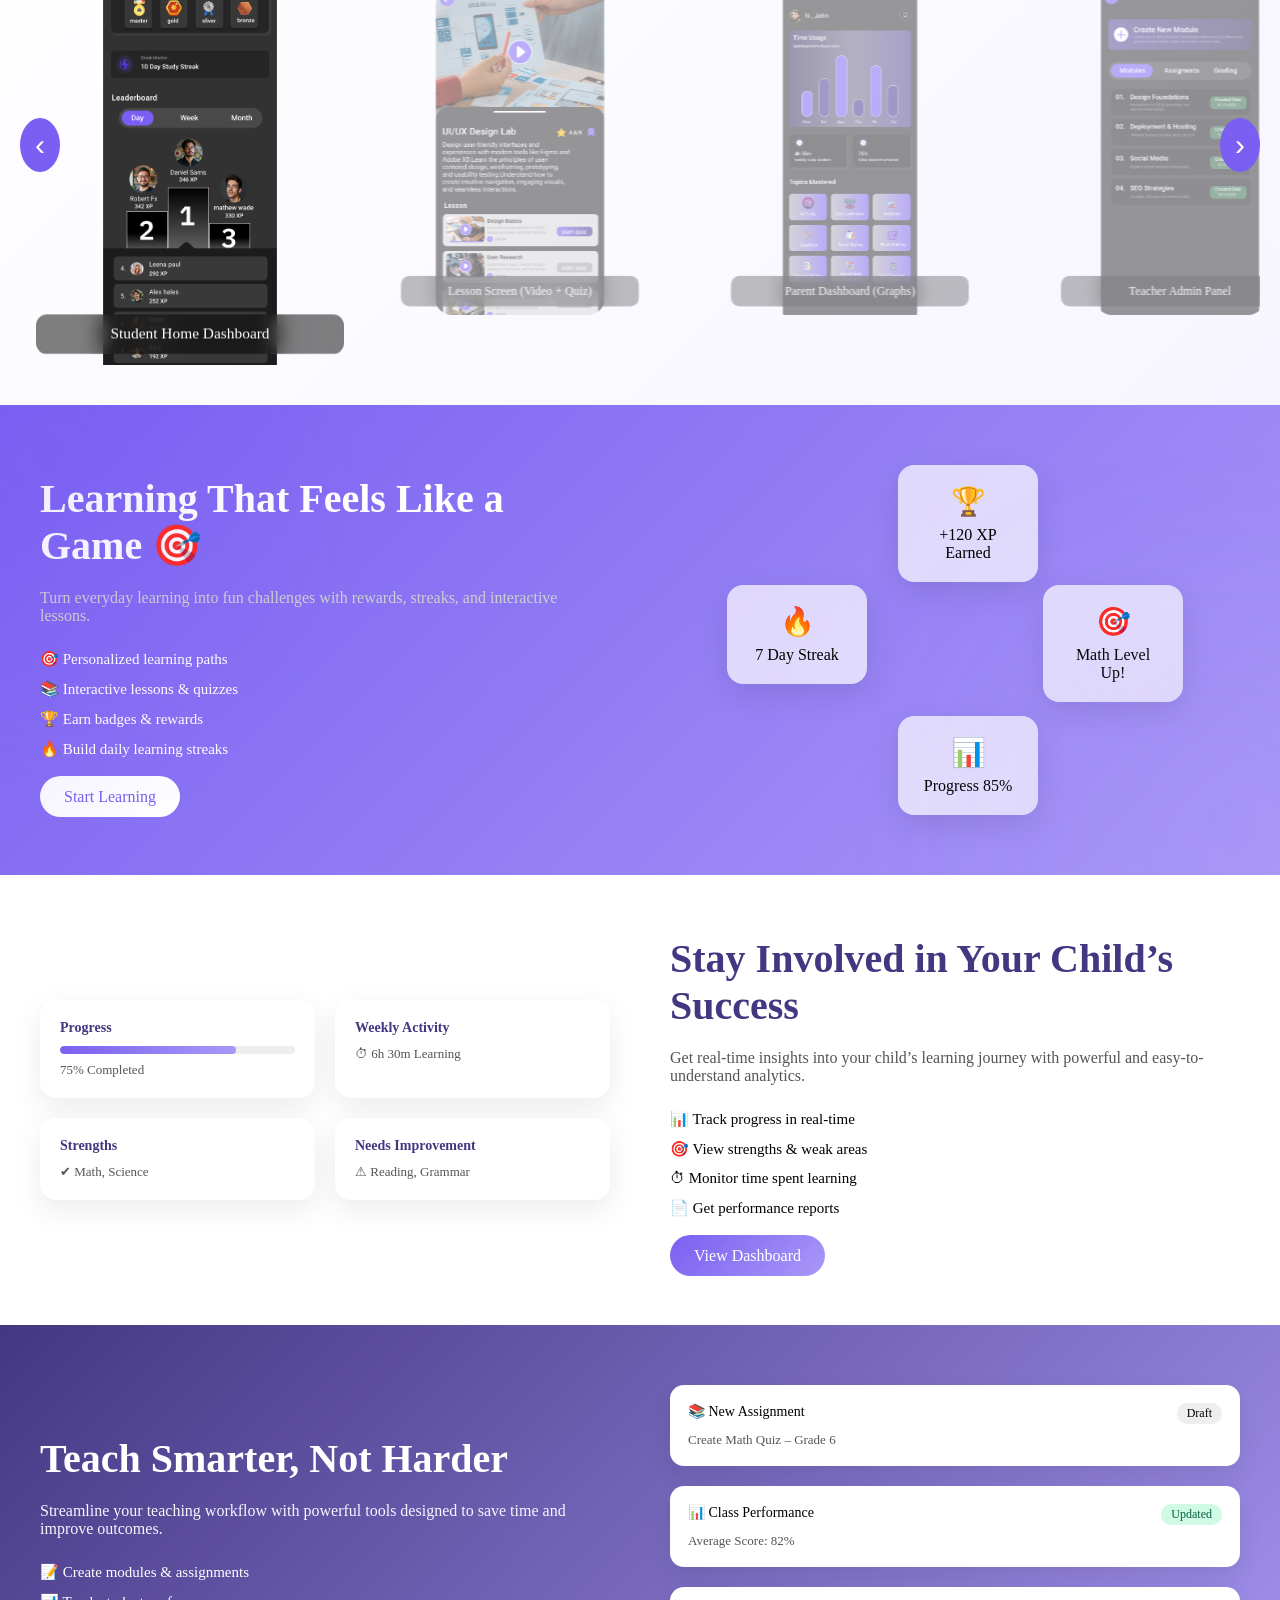
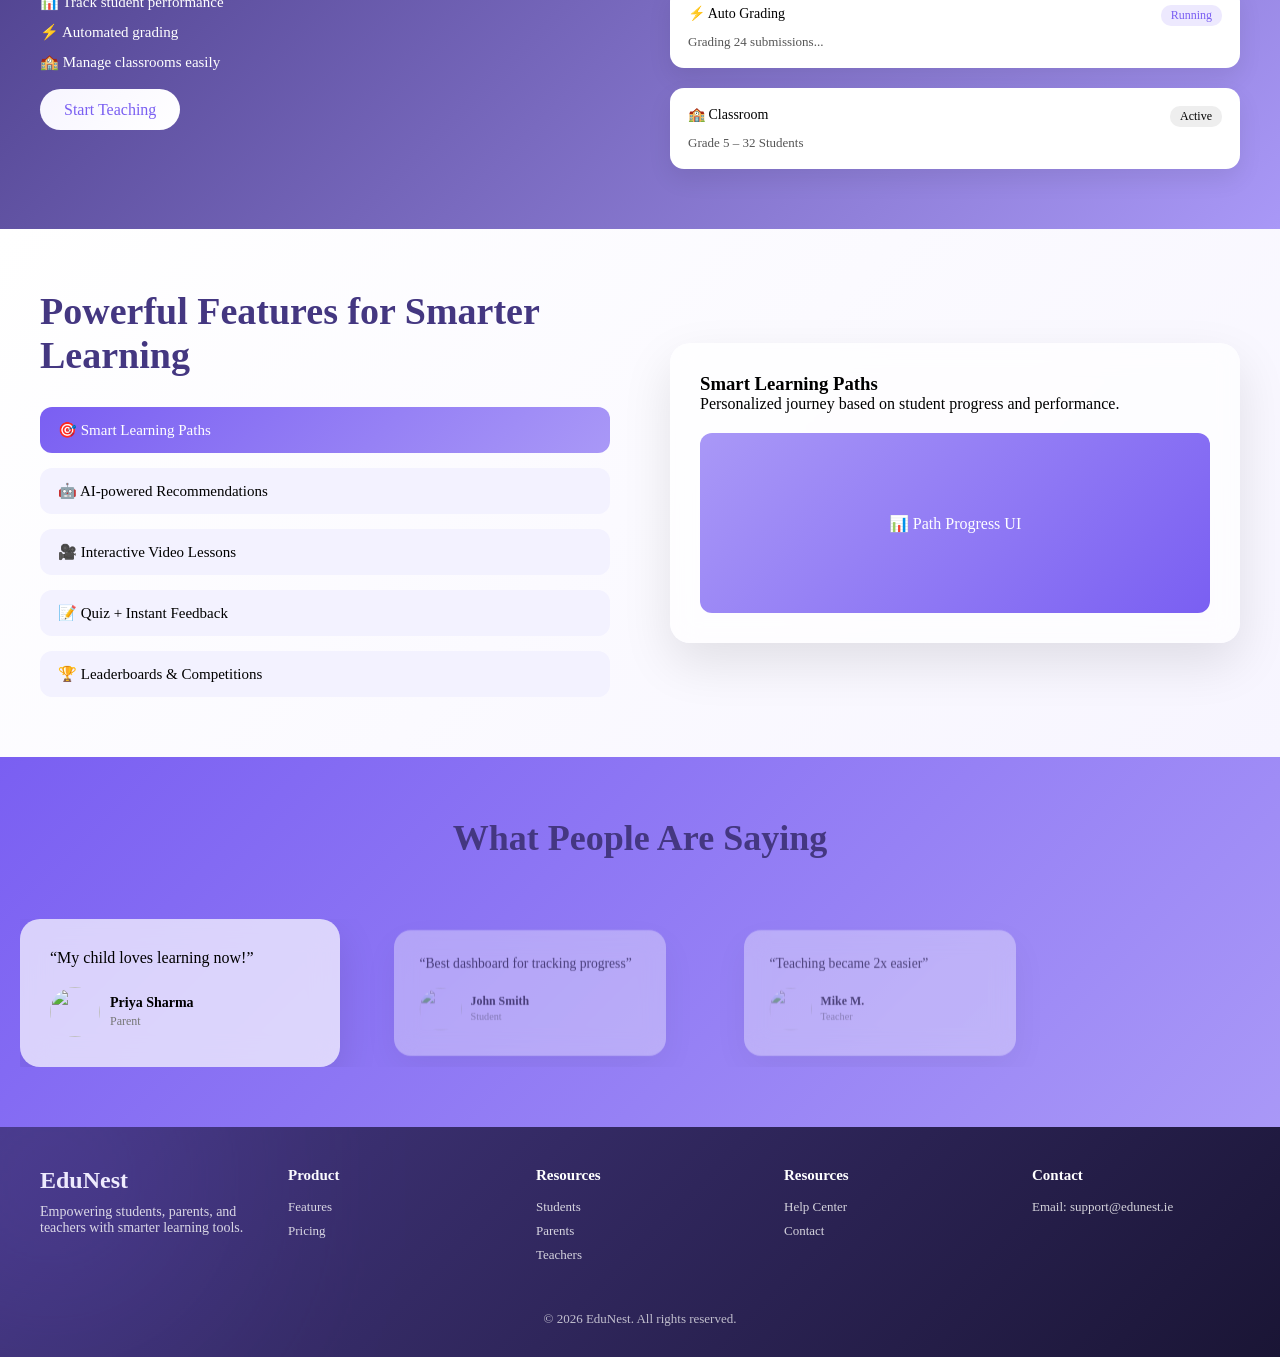
==== commit 0b263ef6: "completed" ====
--- a/index.html
+++ b/index.html
@@ -558,8 +558,8 @@
 
                 <input type="text" id="name" placeholder="Full Name" required>
                 <input type="email" id="email" placeholder="Email Address" required>
-                <input type="number" id="phone" maxlength="10" placeholder="Phone Number" required>
-                <input type="message" id="message" placeholder="messager" required>
+                <input type="phone" id="phone" maxlength="10" placeholder="Phone Number" required>
+                <input type="message" id="message" placeholder="Message" required>
 
                 <p class="" id="formError"></p>
 
@@ -769,7 +769,9 @@
             });
 
         });
-
+        document.getElementById("phone").addEventListener("input", function () {
+            this.value = this.value.replace(/[^0-9]/g, "");
+        });
 
     </script>
 
